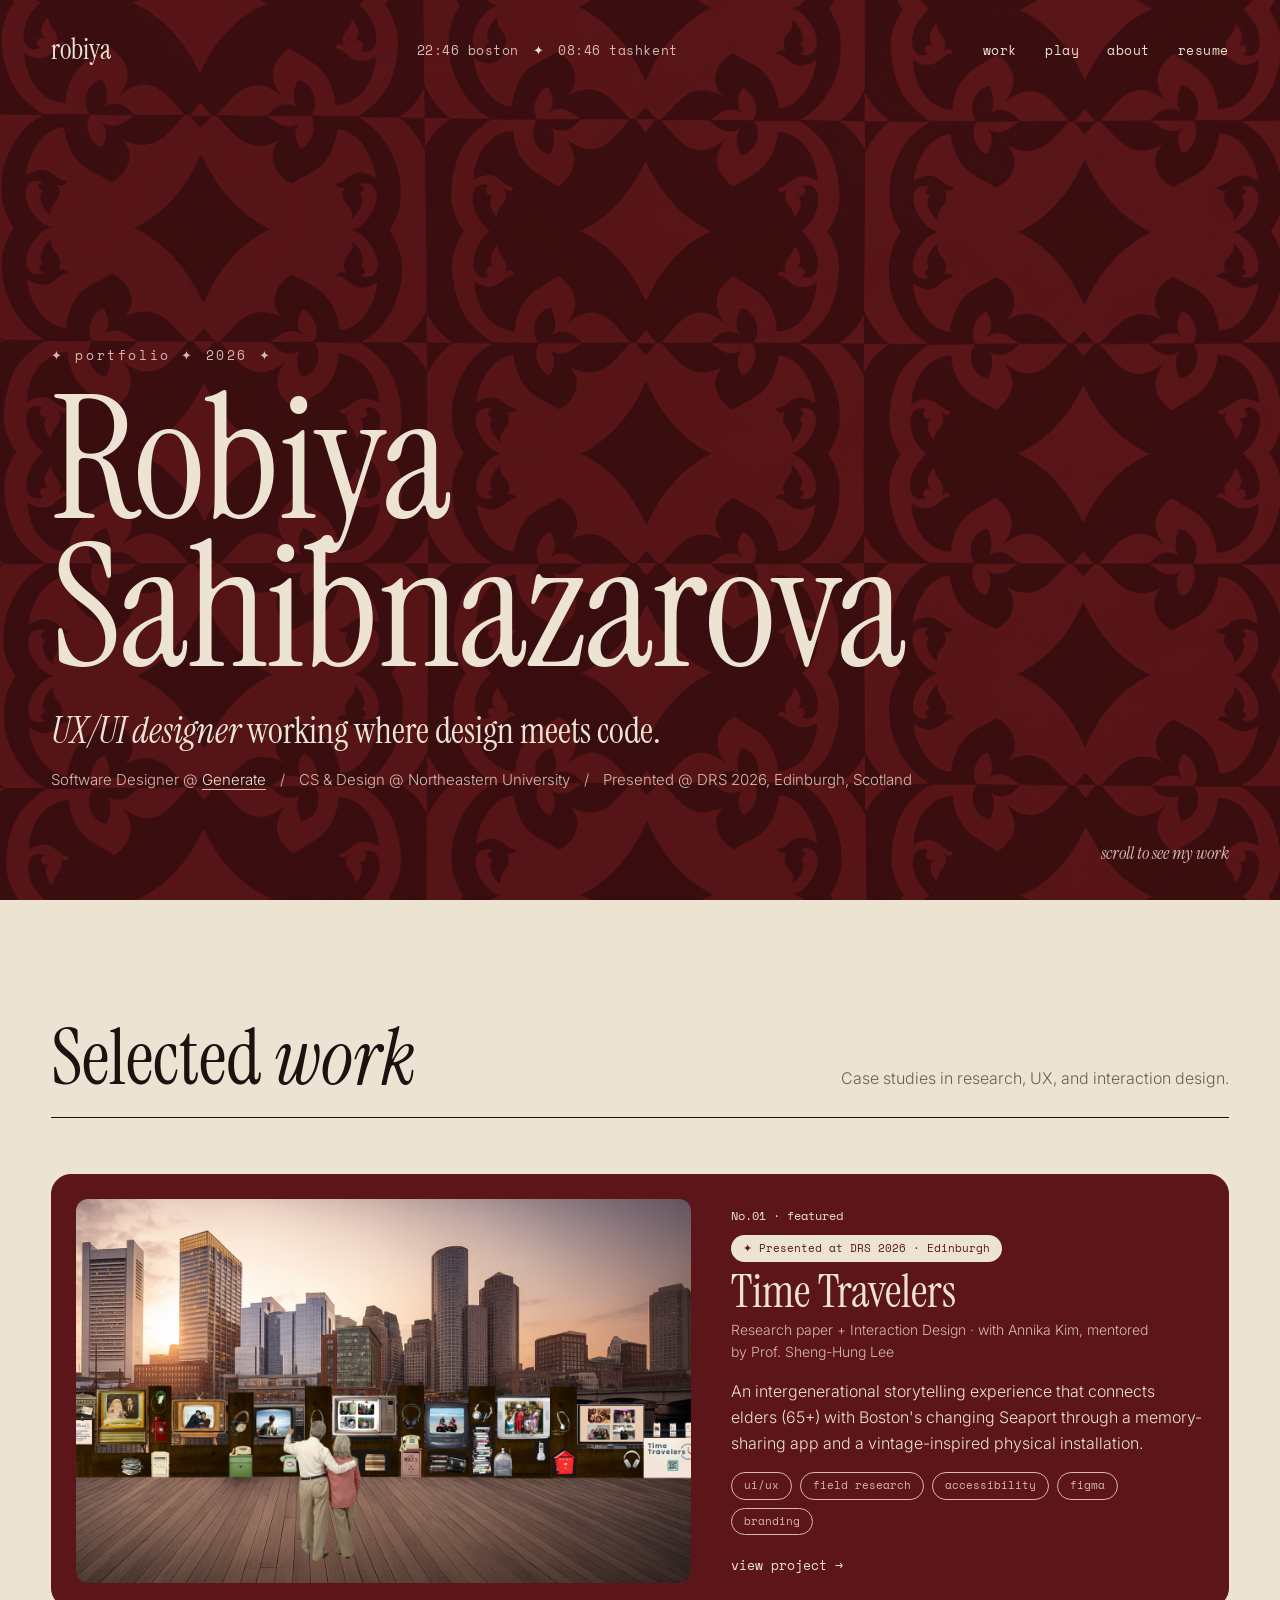
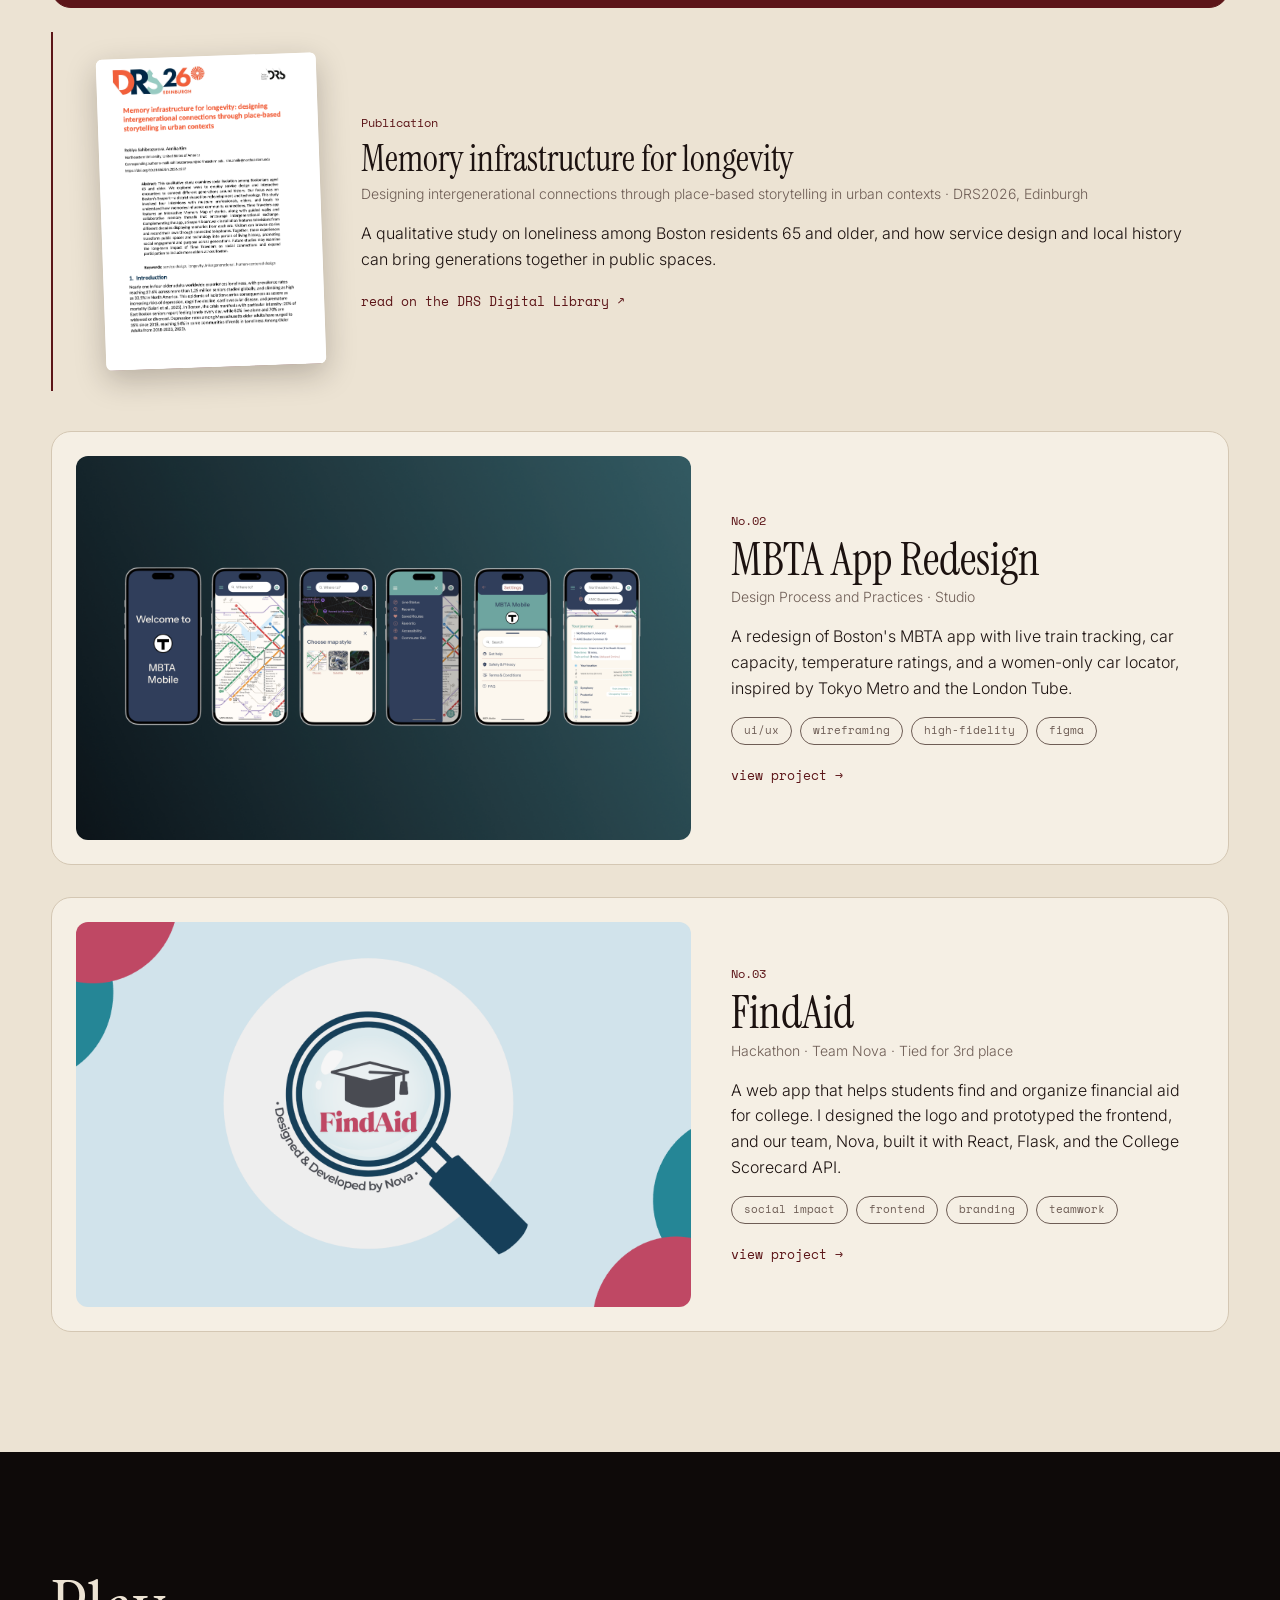
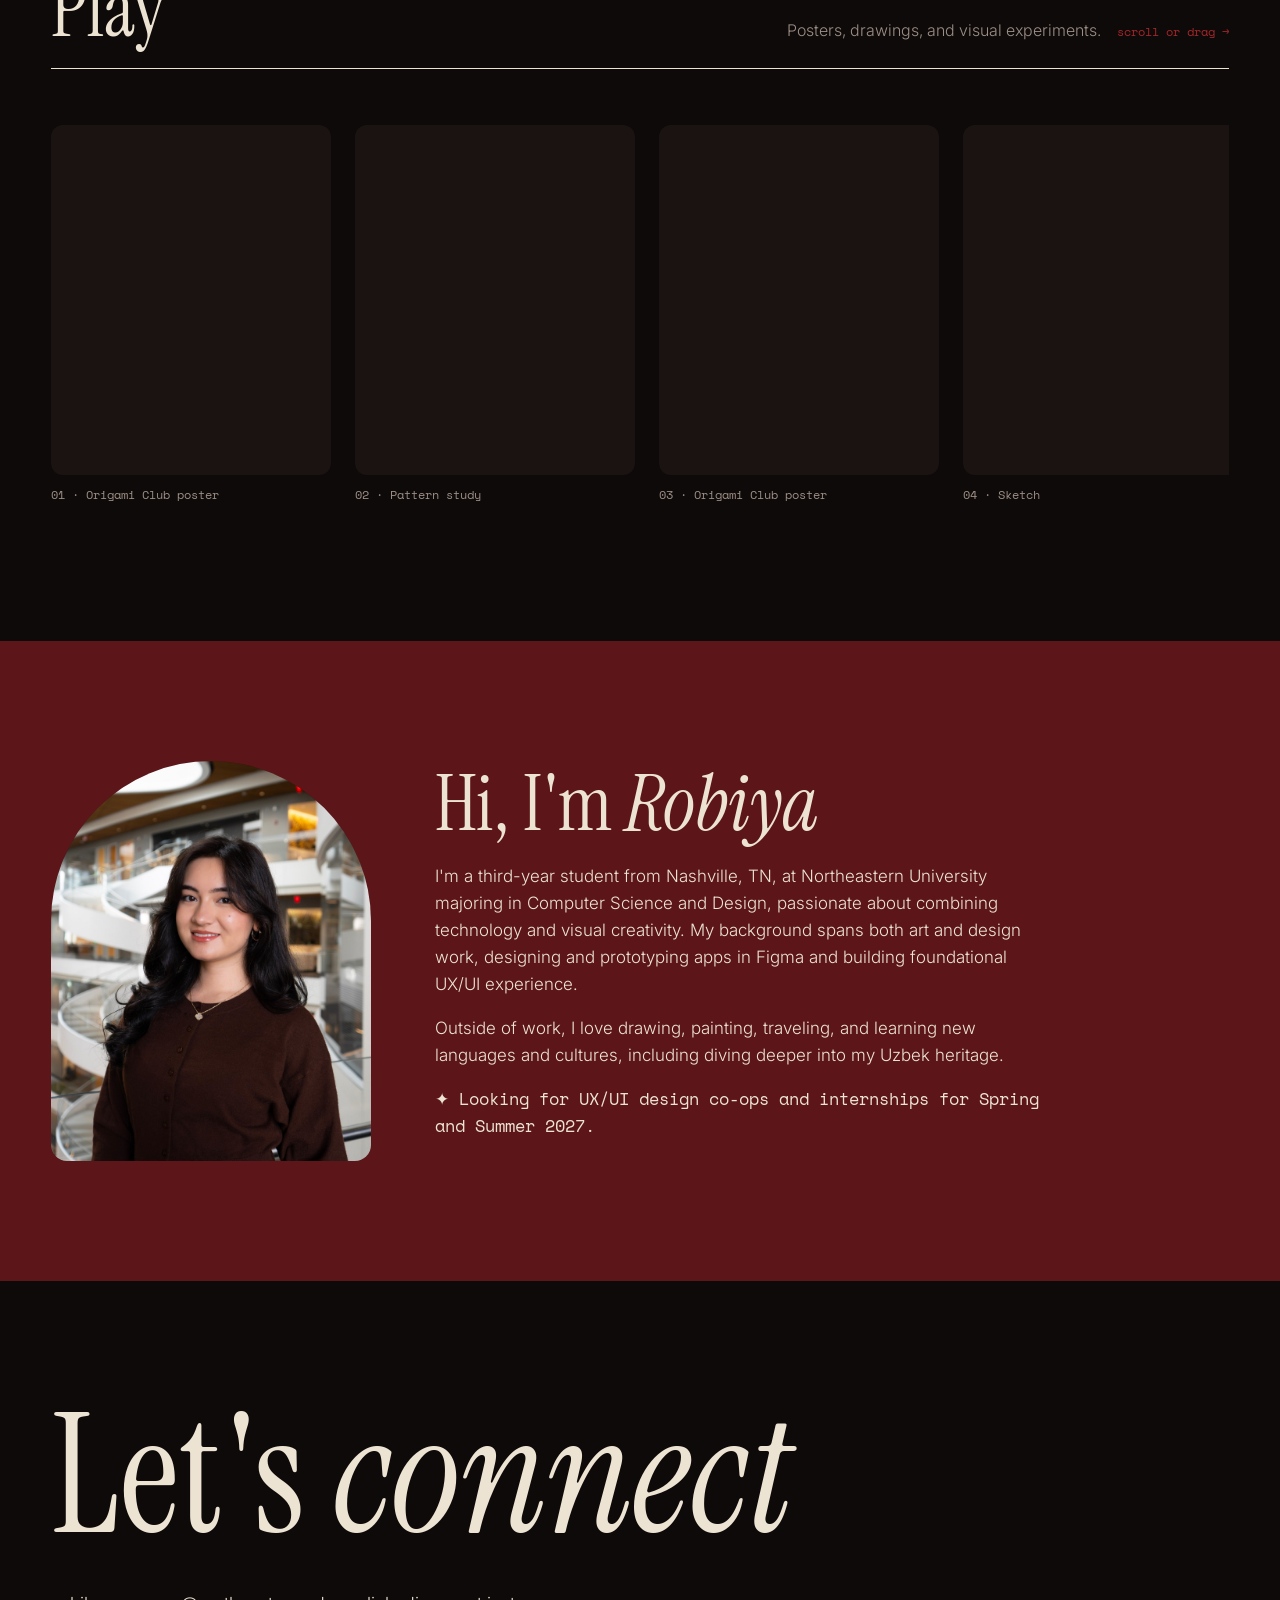
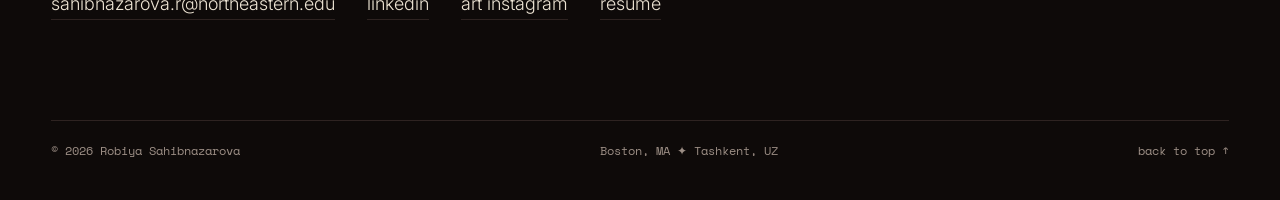
==== index.html @ 8fba6033 "first commit" ====
<!DOCTYPE html>
<html lang="en">
<head>
  <meta charset="UTF-8" />
  <meta name="viewport" content="width=device-width, initial-scale=1.0" />
  <title>Robiya Sahibnazarova · UX/UI Designer</title>
  <meta name="description" content="Portfolio of Robiya Sahibnazarova, a UX/UI designer and Computer Science and Design student at Northeastern University." />

  <!-- Fonts: a serif for big headings, a clean sans for body, a mono for small Y2K labels -->
  <link rel="preconnect" href="https://fonts.googleapis.com" />
  <link rel="preconnect" href="https://fonts.gstatic.com" crossorigin />
  <link href="https://fonts.googleapis.com/css2?family=Instrument+Serif:ital@0;1&family=Inter:wght@300;400;500&family=Space+Mono&display=swap" rel="stylesheet" />

  <link rel="stylesheet" href="style.css" />
</head>
<body>

  <!-- ============ HERO ============ -->
  <header class="hero theme-wine">
    <!-- Your pattern sits behind everything. This is your drawing, assets/pattern.jpg. -->
    <div class="hero-pattern" aria-hidden="true"></div>

    <nav class="nav">
      <a href="#" class="logo">robiya</a>

      <div class="clocks">
        <span><span id="clock-boston">--:--</span> boston</span>
        <span class="clock-dot">✦</span>
        <span><span id="clock-tashkent">--:--</span> tashkent</span>
      </div>

      <ul class="nav-links">
        <li><a href="#work">work</a></li>
        <li><a href="#play">play</a></li>
        <li><a href="#about">about</a></li>
        <li><a href="assets/resume.pdf" target="_blank">resume</a></li>
      </ul>
    </nav>

    <div class="hero-content">
      <p class="hero-kicker">✦ portfolio ✦ 2026 ✦</p>
      <h1 class="hero-name">Robiya<br />Sahibnazarova</h1>
      <p class="hero-tagline">
        <em>UX/UI designer</em> working where design meets code.
      </p>
      <p class="hero-roles">
        Software Designer @ <a href="https://generatenu.com/" target="_blank">Generate</a><!-- paste Generate's website link here -->
        <span>/</span> CS & Design @ Northeastern University
        <span>/</span> Presented @ DRS 2026, Edinburgh, Scotland
      </p>
    </div>

    <a href="#work" class="scroll-cue">scroll to see my work </a>
  </header>

  <main>

    <!-- ============ SELECTED WORK ============ -->
    <section id="work" class="section theme-cream">
      <div class="section-head">
        <h2>Selected <em>work</em></h2>
        <p>Case studies in research, UX, and interaction design.</p>
      </div>

      <div class="project-list">

        <!-- Copy one <a class="project"> block per project -->
        <a href="projects/time-travelers.html" class="project featured">
          <div class="project-thumb"><img src="assets/physical-installation.png" alt="Physical installation for the Time Travelers project"/></div>
          <div class="project-info">
            <span class="project-num">No.01 · featured</span>
            <span class="badge">✦ Presented at DRS 2026 · Edinburgh</span>
            <h3>Time Travelers</h3>
            <p class="project-meta">Research paper + Interaction Design · with Annika Kim, mentored by <span style="white-space:nowrap">Prof. Sheng-Hung Lee</span></p>
            <p class="project-desc">An intergenerational storytelling experience that connects elders (65+) with Boston's changing Seaport through a memory-sharing app and a vintage-inspired physical installation.</p>
            <ul class="tags"><li>ui/ux</li><li>field research</li><li>accessibility</li><li>figma</li><li>branding</li></ul>
            <span class="view-more">view project →</span>
          </div>
        </a>

        <!-- ===== Published paper tied to Time Travelers ===== -->
        <div class="publication">
          <a class="paper-cover" href="https://doi.org/10.21606/drs.2026.1537" target="_blank" aria-label="Read the Time Travelers paper on the DRS Digital Library">
            <img src="assets/paper-cover.png" alt="First page of the paper Memory infrastructure for longevity, by Robiya Sahibnazarova and Annika Kim" />
            <span class="paper-hover">read paper ↗</span>
          </a>
          <div class="publication-info">
            <span class="project-num">Publication</span>
            <h3>Memory infrastructure for longevity</h3>
            <p class="project-meta">Designing intergenerational connections through place-based storytelling in urban contexts · DRS2026, Edinburgh</p>
            <p class="project-desc">A qualitative study on loneliness among Boston residents 65 and older, and how service design and local history can bring generations together in public spaces.</p>
            <a class="view-more" href="https://doi.org/10.21606/drs.2026.1537" target="_blank">read on the DRS Digital Library ↗</a>
          </div>
        </div>

        <a href="projects/mbta-redesign.html" class="project">
          <div class="project-thumb"><img src="assets/mbta-app-pic.png" alt="MBTA App Redesign"/></div>
          <div class="project-info">
            <span class="project-num">No.02</span>
            <h3>MBTA App Redesign</h3>
            <p class="project-meta">Design Process and Practices · Studio</p>
            <p class="project-desc">A redesign of Boston's MBTA app with live train tracking, car capacity, temperature ratings, and a women-only car locator, inspired by Tokyo Metro and the London Tube.</p>
            <ul class="tags"><li>ui/ux</li><li>wireframing</li><li>high-fidelity</li><li>figma</li></ul>
            <span class="view-more">view project →</span>
          </div>
        </a>

        <a href="projects/findaid.html" class="project">
          <div class="project-thumb"><img src="assets/findaid-pic.png" alt="FindAid logo"/></div>
          <div class="project-info">
            <span class="project-num">No.03</span>
            <h3>FindAid</h3>
            <p class="project-meta">Hackathon · Team Nova · Tied for 3rd place</p>
            <p class="project-desc">A web app that helps students find and organize financial aid for college. I designed the logo and prototyped the frontend, and our team, Nova, built it with React, Flask, and the College Scorecard API.</p>
            <ul class="tags"><li>social impact</li><li>frontend</li><li>branding</li><li>teamwork</li></ul>
            <span class="view-more">view project →</span>
          </div>
        </a>

      </div>
    </section>

    <!-- ============ PLAY ============ -->
    <section id="play" class="section theme-black">
      <div class="section-head">
        <h2>Play</h2>
        <p>Posters, drawings, and visual experiments. <span class="hint">scroll or drag →</span></p>
      </div>

      <div class="play-strip" id="play-strip">
        <!-- Replace each .play-item placeholder with <img src="assets/your-poster.jpg" alt="..."> -->
        <figure class="play-item"><div class="play-img"></div><figcaption>01 · Origami Club poster</figcaption></figure>
        <figure class="play-item"><div class="play-img"></div><figcaption>02 · Pattern study</figcaption></figure>
        <figure class="play-item"><div class="play-img"></div><figcaption>03 · Origami Club poster</figcaption></figure>
        <figure class="play-item"><div class="play-img"></div><figcaption>04 · Sketch</figcaption></figure>
        <figure class="play-item"><div class="play-img"></div><figcaption>05 · Experiment</figcaption></figure>
      </div>
    </section>

    <!-- ============ ABOUT ============ -->
    <section id="about" class="section about theme-wine">
      <div class="about-photo"><img src="assets/portfolio.jpeg" alt="Robiya Sahibnazarova" /></div>
      <div class="about-text">
        <h2>Hi, I'm <em>Robiya</em></h2>
        <p>
          I'm a third-year student from Nashville, TN, at Northeastern University majoring in Computer Science and Design,
          passionate about combining technology and visual creativity. My background spans both art and design work,
          designing and prototyping apps in Figma and building foundational UX/UI experience.
        </p>
        <p>
          Outside of work, I love drawing, painting, traveling, and learning new languages and cultures,
          including diving deeper into my Uzbek heritage.
        </p>
        <p class="looking">✦ Looking for UX/UI design co-ops and internships for Spring and Summer 2027.</p>
      </div>
    </section>

  </main>

  <!-- ============ FOOTER ============ -->
  <footer class="footer theme-black">
    <h2 class="footer-big">Let's <em>connect</em></h2>
    <div class="footer-links">
      <a href="mailto:sahibnazarova.r@northeastern.edu">sahibnazarova.r@northeastern.edu</a>
      <a href="https://www.linkedin.com/in/robiya-sahibnazarova-825069337" target="_blank">linkedin</a>
      <a href="https://www.instagram.com/hakimova.art/" target="_blank">art instagram</a>
      <a href="assets/resume.pdf" target="_blank">resume</a>
    </div>
    <div class="footer-bottom">
      <span>© 2026 Robiya Sahibnazarova</span>
      <span>Boston, MA ✦ Tashkent, UZ</span>
      <a href="#">back to top ↑</a>
    </div>
  </footer>

  <script src="script.js"></script>
</body>
</html>
---- style.css ----
/* =========================================================
   COLORS + FONTS
   The whole palette lives here. Change a hex code and it updates everywhere.
   ========================================================= */
:root {
  --wine: #5c1518;        /* deep wine red */
  --red: #a3262a;         /* brighter red for small accents */
  --cream: #ece3d3;       /* warm cream */
  --black: #0e0a09;       /* warm black */

  --display: "Instrument Serif", Georgia, serif;   /* name + headings */
  --serif: "Instrument Serif", Georgia, serif;
  --sans: "Inter", system-ui, sans-serif;
  --mono: "Space Mono", ui-monospace, monospace;

  --pad: clamp(20px, 4vw, 56px);
}

/* =========================================================
   SECTION THEMES
   Each section gets one solid color. Add theme-wine, theme-cream,
   or theme-black to any section in index.html to switch it.
   ========================================================= */
.theme-wine {
  --bg: var(--wine);
  --bg-raised: #4a1013;
  --text: var(--cream);
  --muted: #d6b9ad;
  --line: #7a2a2d;
  --accent: var(--cream);
}
.theme-cream {
  --bg: var(--cream);
  --bg-raised: #f5efe4;
  --text: #1c1210;
  --muted: #6e5d55;
  --line: #d4c7b3;
  --accent: var(--wine);
}
.theme-black {
  --bg: var(--black);
  --bg-raised: #1a1312;
  --text: var(--cream);
  --muted: #9c8e85;
  --line: #2e2321;
  --accent: var(--red);
}

* { box-sizing: border-box; margin: 0; padding: 0; }
html { scroll-behavior: smooth; }

body {
  background: var(--black);
  font-family: var(--sans);
  font-weight: 300;
  line-height: 1.6;
  -webkit-font-smoothing: antialiased;
}

/* every themed block paints its own solid background */
.theme-wine, .theme-cream, .theme-black {
  background: var(--bg);
  color: var(--text);
}

a { color: inherit; text-decoration: none; }
ul { list-style: none; }

/* =========================================================
   HERO
   ========================================================= */
.hero {
  position: relative;
  min-height: 100vh;
  display: flex;
  flex-direction: column;
  overflow: hidden;
}

/* Your pahtagul drawing, laid over the wine red */
.hero-pattern {
  position: absolute;
  inset: 0;
  background: url("assets/pattern.jpg") center / cover no-repeat;
  mix-blend-mode: multiply;    /* black ink darkens the red, white paper disappears */
  opacity: 0.4;
}

.nav {
  position: relative;
  z-index: 2;
  display: flex;
  justify-content: space-between;
  align-items: center;
  padding: 28px var(--pad);
  font-family: var(--mono);
  font-size: 13px;
  letter-spacing: 0.04em;
}

.logo {
  font-family: var(--serif);
  font-size: 28px;
  letter-spacing: 0;
}

.clocks { display: flex; gap: 14px; color: var(--muted); }
.clock-dot { color: var(--accent); }

.nav-links { display: flex; gap: 28px; }
.nav-links a { transition: opacity 0.2s; }
.nav-links a:hover { opacity: 0.6; }

.hero-content {
  position: relative;
  z-index: 2;
  margin-top: auto;
  padding: 0 var(--pad) 12vh;
}

.hero-kicker {
  font-family: var(--mono);
  font-size: 13px;
  color: var(--muted);
  letter-spacing: 0.2em;
  margin-bottom: 20px;
}

.hero-name {
  font-family: var(--serif);
  font-weight: 400;
  font-size: clamp(64px, 12vw, 190px);
  line-height: 0.88;
  letter-spacing: -0.02em;
  color: var(--cream);
}

.hero-tagline {
  font-family: var(--serif);
  font-size: clamp(22px, 2.6vw, 34px);
  margin-top: 28px;
  max-width: 720px;
}

.hero-roles {
  margin-top: 16px;
  color: var(--muted);
  font-size: 15px;
}
.hero-roles a { color: var(--text); border-bottom: 1px solid var(--muted); }
.hero-roles span { margin: 0 10px; }

.scroll-cue {
  position: absolute;
  z-index: 2;
  right: var(--pad);
  bottom: 32px;
  font-family: var(--serif);
  font-style: italic;
  font-size: 18px;
  color: var(--muted);
}

/* =========================================================
   SECTIONS (shared)
   ========================================================= */
.section { padding: 120px var(--pad); }

.section-head {
  display: flex;
  justify-content: space-between;
  align-items: baseline;
  gap: 24px;
  margin-bottom: 56px;
  padding-bottom: 20px;
  border-bottom: 1px solid var(--text);
}
.section-head h2 {
  font-family: var(--serif);
  font-weight: 400;
  font-size: clamp(36px, 5vw, 64px);
}
.section-head p { color: var(--muted); }
.hint { font-family: var(--mono); font-size: 12px; color: var(--accent); margin-left: 12px; }

/* =========================================================
   PROJECTS
   ========================================================= */
.project-list { display: flex; flex-direction: column; gap: 32px; }

.project {
  display: grid;
  grid-template-columns: 1.3fr 1fr;
  gap: 40px;
  padding: 24px;
  background: var(--bg-raised);
  border: 1px solid var(--line);
  border-radius: 20px;
  transition: border-color 0.3s, transform 0.3s;
}
.project:hover { border-color: var(--accent); transform: translateY(-4px); }

.project-thumb {
  aspect-ratio: 16 / 10;
  border-radius: 12px;
  background: var(--line);
  display: grid;
  place-items: center;
  color: var(--muted);
  font-family: var(--mono);
  font-size: 12px;
  overflow: hidden;
}
.project-thumb img { width: 100%; height: 100%; object-fit: cover; }

.project-info { display: flex; flex-direction: column; justify-content: center; }
.project-num { font-family: var(--mono); font-size: 12px; color: var(--accent); }

/* Featured project: solid wine card, like a color block in your reference */
.project.featured {
  --bg-raised: var(--wine);
  --text: var(--cream);
  --muted: #d6b9ad;
  --line: #7a2a2d;
  --accent: var(--cream);
  color: var(--text);
  border-color: var(--wine);
}
.badge {
  align-self: flex-start;
  margin-top: 10px;
  font-family: var(--mono);
  font-size: 11px;
  padding: 5px 12px;
  border-radius: 999px;
  color: var(--wine);
  background: var(--cream);
}
.project-info h3 {
  font-family: var(--serif);
  font-weight: 400;
  font-size: clamp(32px, 3.5vw, 48px);
  line-height: 1.1;
  margin: 6px 0 4px;
}
.project-meta { color: var(--muted); font-size: 14px; }
.project-desc { margin: 16px 0; }

.tags { display: flex; flex-wrap: wrap; gap: 8px; margin-bottom: 20px; }
.tags li {
  font-family: var(--mono);
  font-size: 11px;
  padding: 4px 12px;
  border: 1px solid var(--muted);
  border-radius: 999px;
  color: var(--muted);
}

.view-more { font-family: var(--mono); font-size: 13px; color: var(--accent); }

/* =========================================================
   PUBLICATION (clickable paper cover)
   ========================================================= */
.publication {
  display: grid;
  grid-template-columns: 220px 1fr;
  gap: 40px;
  align-items: center;
  margin: -8px 0 8px;
  padding: 24px 24px 24px 48px;
  border-left: 2px solid var(--wine);
}

.paper-cover {
  position: relative;
  display: block;
  aspect-ratio: 210 / 297;          /* A4 page shape */
  border-radius: 6px;
  overflow: hidden;
  background: #fff;
  box-shadow: 0 10px 30px rgba(28, 18, 16, 0.25);
  transform: rotate(-2deg);
  transition: transform 0.3s, box-shadow 0.3s;
}
.paper-cover:hover {
  transform: rotate(0deg) translateY(-6px);
  box-shadow: 0 16px 40px rgba(92, 21, 24, 0.35);
}
.paper-cover img { width: 100%; height: 100%; object-fit: cover; object-position: top; }

.paper-hover {
  position: absolute;
  inset: auto 0 0 0;
  padding: 10px;
  text-align: center;
  font-family: var(--mono);
  font-size: 12px;
  color: var(--cream);
  background: var(--wine);
  transform: translateY(100%);
  transition: transform 0.3s;
}
.paper-cover:hover .paper-hover { transform: translateY(0); }

.publication-info h3 {
  font-family: var(--serif);
  font-weight: 400;
  font-size: clamp(28px, 3vw, 40px);
  line-height: 1.1;
  margin: 6px 0 4px;
}

/* =========================================================
   PLAY STRIP (horizontal scroll)
   ========================================================= */
.play-strip {
  display: flex;
  gap: 24px;
  overflow-x: auto;
  padding-bottom: 16px;
  cursor: grab;
  scrollbar-width: thin;
  scrollbar-color: var(--line) transparent;
}
.play-strip.dragging { cursor: grabbing; }

.play-item { flex: 0 0 auto; width: 280px; }
.play-img,
.play-item img {
  width: 100%;
  aspect-ratio: 4 / 5;
  object-fit: cover;
  border-radius: 12px;
  background: var(--bg-raised);
  pointer-events: none;
}
.play-item figcaption {
  font-family: var(--mono);
  font-size: 12px;
  color: var(--muted);
  margin-top: 10px;
}

/* =========================================================
   ABOUT
   ========================================================= */
.about {
  display: grid;
  grid-template-columns: 320px 1fr;
  gap: 64px;
  align-items: center;
}
.about-photo {
  aspect-ratio: 4 / 5;
  border-radius: 160px 160px 16px 16px;   /* arch shape */
  background: var(--bg-raised);
  display: grid;
  place-items: center;
  color: var(--muted);
  font-family: var(--mono);
  font-size: 12px;
  overflow: hidden;
}
.about-photo img { width: 100%; height: 100%; object-fit: cover; object-position: center 25%; }

.about-text h2 {
  font-family: var(--serif);
  font-weight: 400;
  font-size: clamp(40px, 5vw, 64px);
  margin-bottom: 20px;
}
.about-text p { max-width: 620px; margin-bottom: 16px; font-size: 17px; }
.looking { font-family: var(--mono); font-size: 14px; color: var(--cream); }

/* =========================================================
   FOOTER
   ========================================================= */
.footer { padding: 120px var(--pad) 40px; }

.footer-big {
  font-family: var(--serif);
  font-weight: 400;
  font-size: clamp(56px, 10vw, 150px);
  line-height: 1;
  color: var(--cream);
}

.footer-links { display: flex; flex-wrap: wrap; gap: 32px; margin: 40px 0 100px; font-size: 18px; }
.footer-links a { border-bottom: 1px solid var(--line); transition: border-color 0.2s, color 0.2s; }
.footer-links a:hover { color: var(--accent); border-color: var(--accent); }

.footer-bottom {
  display: flex;
  justify-content: space-between;
  gap: 16px;
  flex-wrap: wrap;
  font-family: var(--mono);
  font-size: 12px;
  color: var(--muted);
  padding-top: 20px;
  border-top: 1px solid var(--line);
}

/* =========================================================
   PHONE LAYOUT
   ========================================================= */
@media (max-width: 760px) {
  .clocks { display: none; }
  .nav-links { gap: 16px; }
  .project { grid-template-columns: 1fr; gap: 20px; }
  .publication { grid-template-columns: 1fr; padding-left: 24px; }
  .paper-cover { max-width: 200px; }
  .about { grid-template-columns: 1fr; gap: 32px; }
  .about-photo { max-width: 260px; }
  .section { padding: 80px var(--pad); }
  .section-head { flex-direction: column; gap: 8px; }
  .scroll-cue { display: none; }
}

/* =========================================================
   TYPE: big serif headings + italic accents (like your reference)
   Wrap any word in <em> inside these headings to make it italic serif.
   ========================================================= */
.hero-name,
.hero-tagline,
.section-head h2,
.project-info h3,
.publication-info h3,
.about-text h2,
.footer-big {
  font-family: var(--display);
  font-weight: 400;
  letter-spacing: 0;
}

.hero-name { font-size: clamp(72px, 13.5vw, 210px); line-height: 0.86; letter-spacing: -0.01em; }
.hero-tagline { font-size: clamp(24px, 2.8vw, 38px); line-height: 1.15; max-width: 960px; }
.section-head h2 { font-size: clamp(44px, 6vw, 84px); line-height: 1; }
.project-info h3 { font-size: clamp(34px, 3.6vw, 52px); line-height: 1; }
.publication-info h3 { font-size: clamp(28px, 2.8vw, 40px); line-height: 1.05; }
.about-text h2 { font-size: clamp(48px, 6vw, 84px); line-height: 1; }
.footer-big { font-size: clamp(72px, 13vw, 200px); line-height: 0.9; }

/* the italic accent words */
.hero-tagline em,
.section-head h2 em,
.about-text h2 em,
.footer-big em {
  font-family: var(--serif);
  font-style: italic;
  letter-spacing: 0;
}

/* avoid single words on the last line */
p, li, blockquote, figcaption { text-wrap: pretty; }
h1, h2, h3, h4 { text-wrap: balance; }
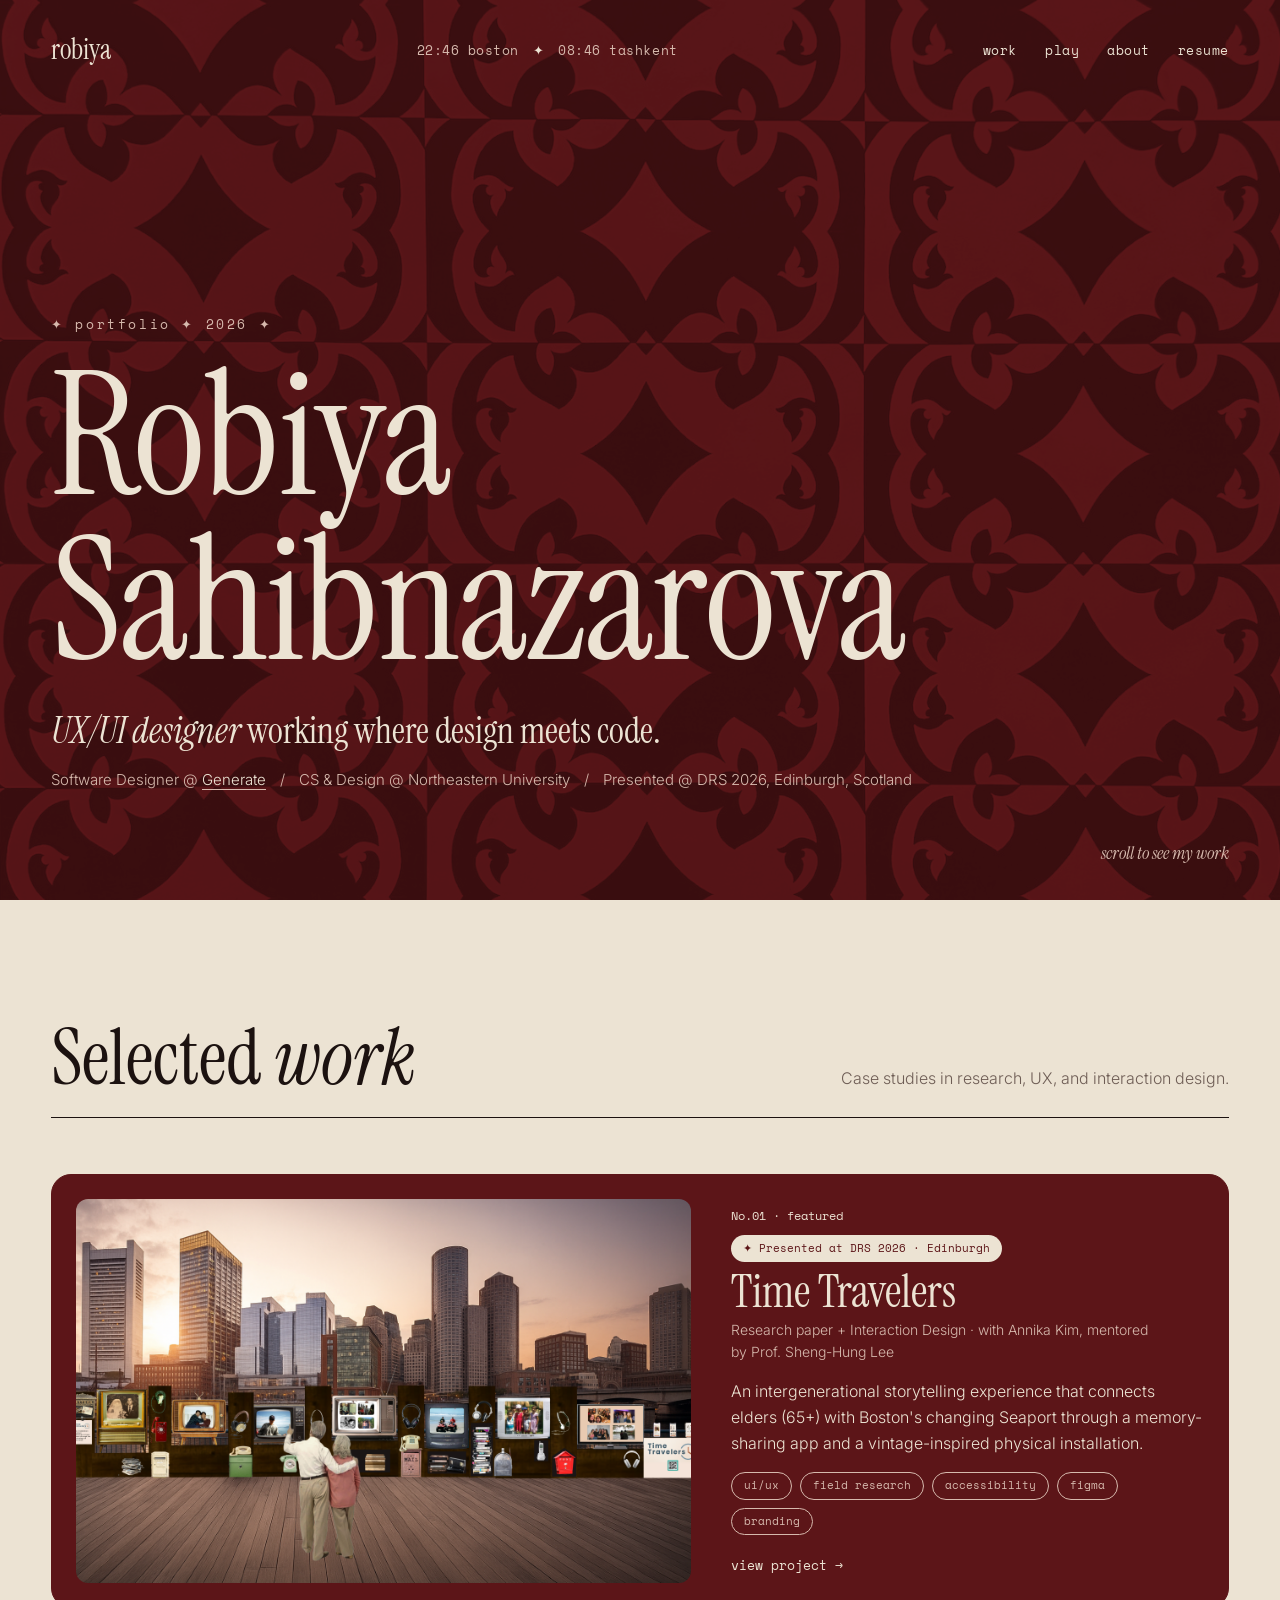
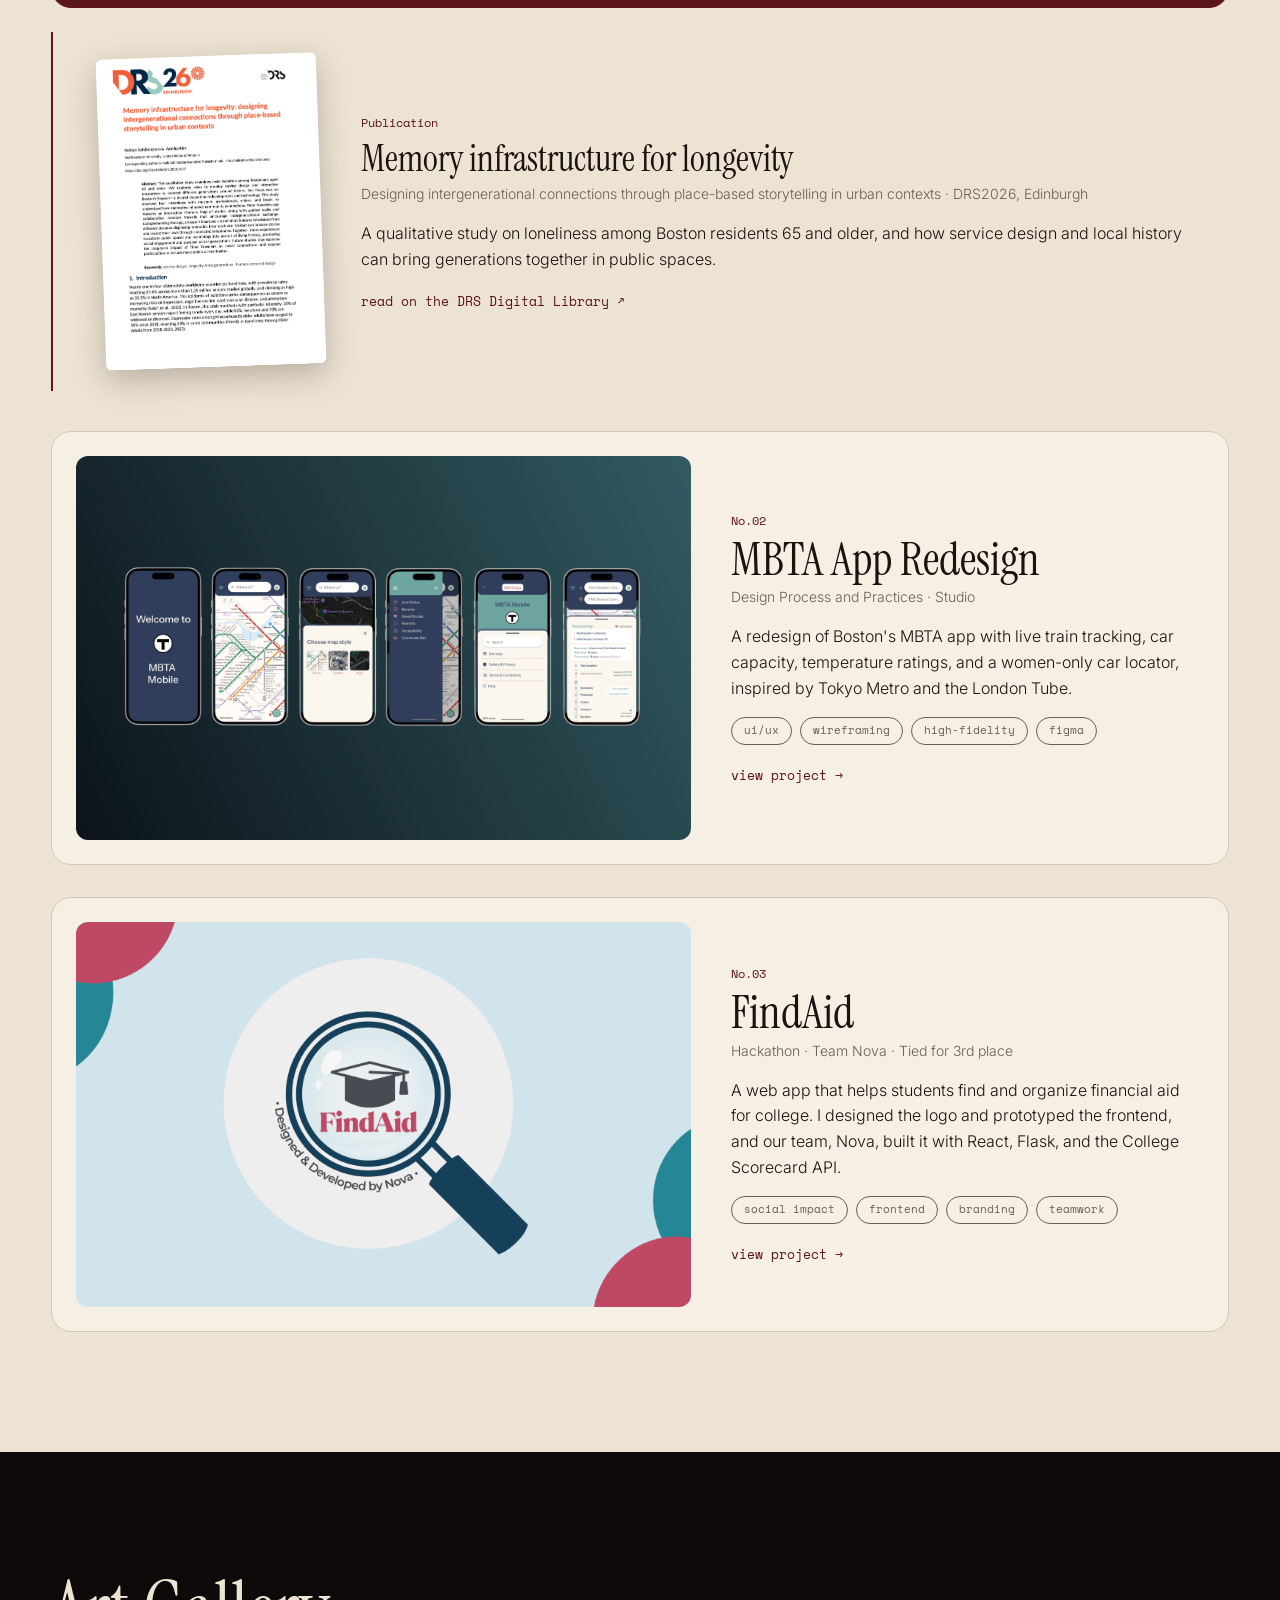
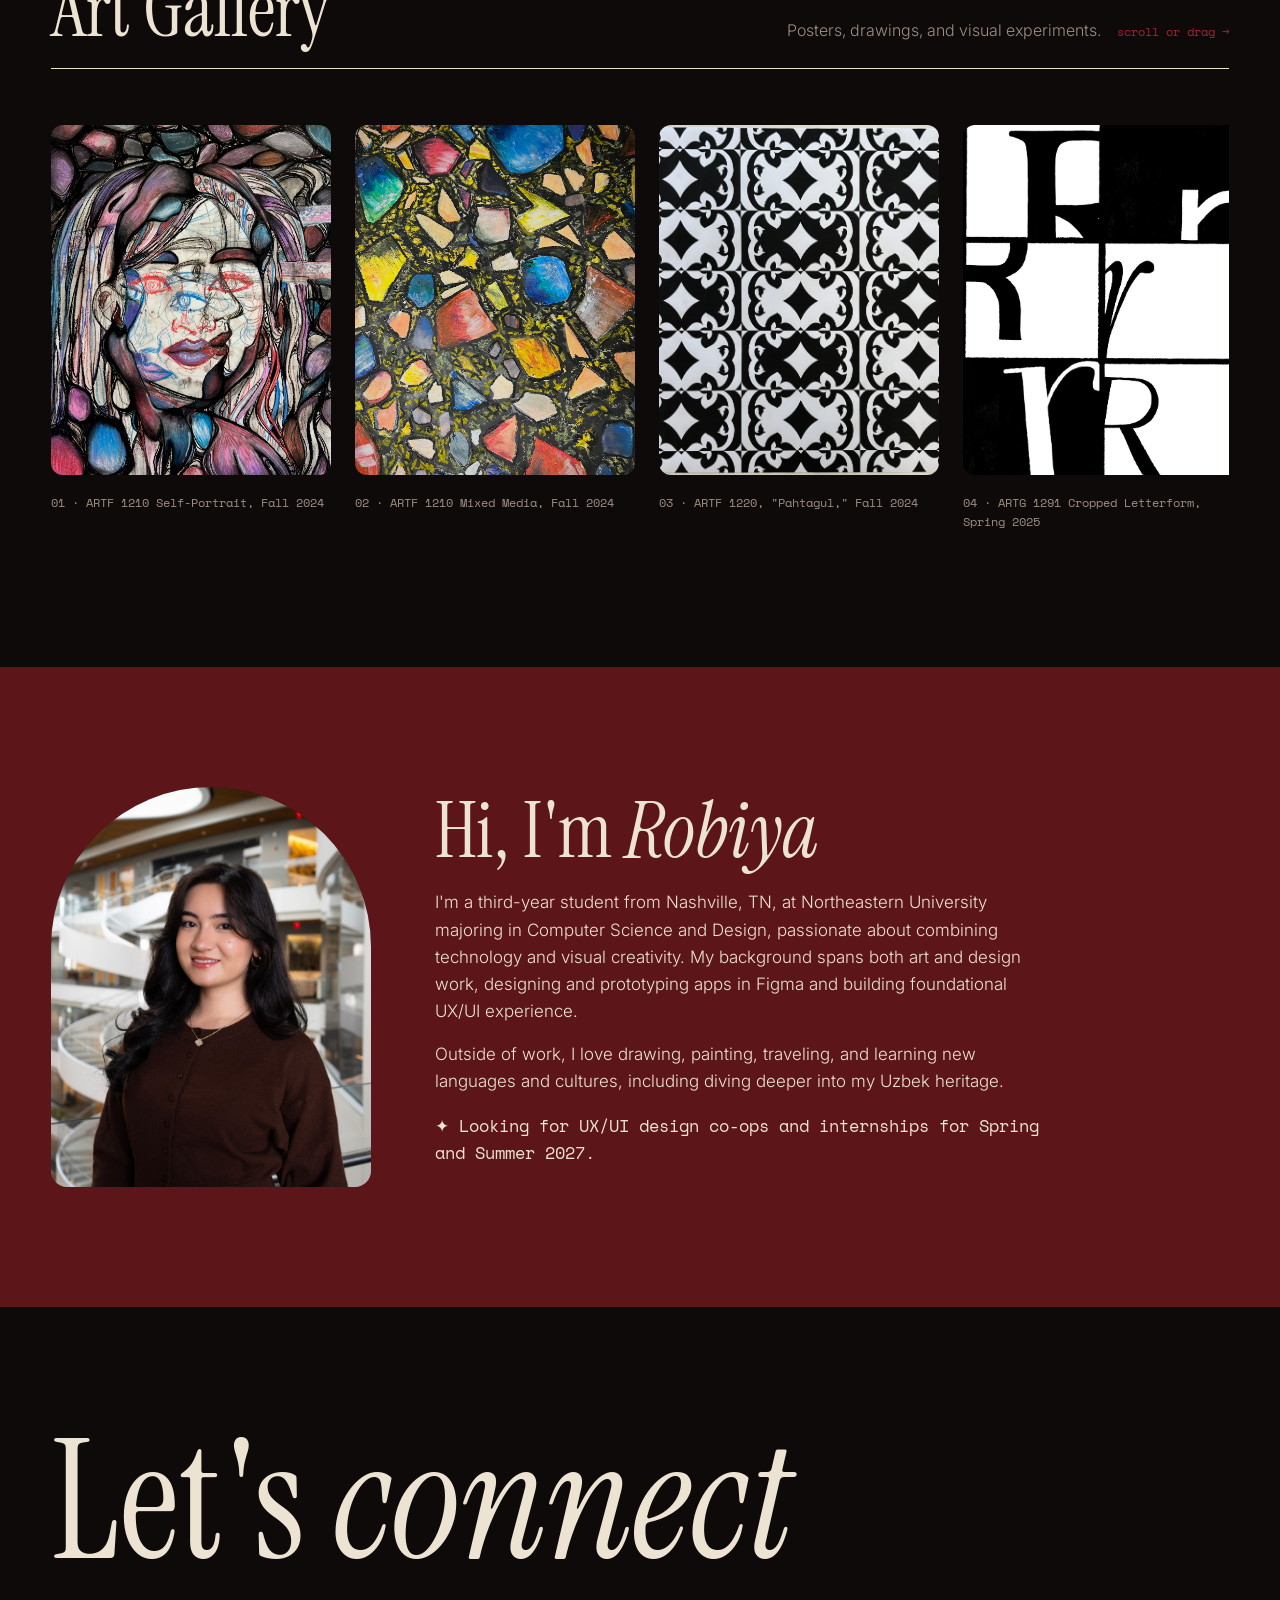
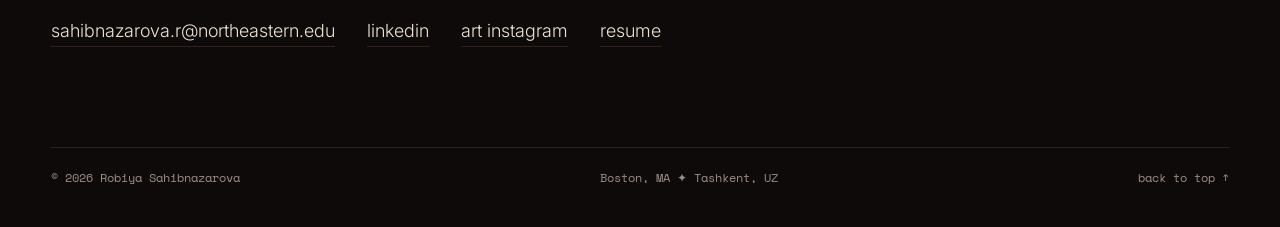
==== commit 9ec7c684: "project detail updates!" ====
--- a/index.html
+++ b/index.html
@@ -6,7 +6,7 @@
   <title>Robiya Sahibnazarova · UX/UI Designer</title>
   <meta name="description" content="Portfolio of Robiya Sahibnazarova, a UX/UI designer and Computer Science and Design student at Northeastern University." />
 
-  <!-- Fonts: a serif for big headings, a clean sans for body, a mono for small Y2K labels -->
+  <!-- from Google Fonts: serif for big headings, sans for body, & mono for small labels -->
   <link rel="preconnect" href="https://fonts.googleapis.com" />
   <link rel="preconnect" href="https://fonts.gstatic.com" crossorigin />
   <link href="https://fonts.googleapis.com/css2?family=Instrument+Serif:ital@0;1&family=Inter:wght@300;400;500&family=Space+Mono&display=swap" rel="stylesheet" />
@@ -17,7 +17,6 @@
 
   <!-- ============ HERO ============ -->
   <header class="hero theme-wine">
-    <!-- Your pattern sits behind everything. This is your drawing, assets/pattern.jpg. -->
     <div class="hero-pattern" aria-hidden="true"></div>
 
     <nav class="nav">
@@ -123,17 +122,18 @@
     <!-- ============ PLAY ============ -->
     <section id="play" class="section theme-black">
       <div class="section-head">
-        <h2>Play</h2>
+        <h2>Art Gallery</h2>
         <p>Posters, drawings, and visual experiments. <span class="hint">scroll or drag →</span></p>
       </div>
 
       <div class="play-strip" id="play-strip">
         <!-- Replace each .play-item placeholder with <img src="assets/your-poster.jpg" alt="..."> -->
-        <figure class="play-item"><div class="play-img"></div><figcaption>01 · Origami Club poster</figcaption></figure>
-        <figure class="play-item"><div class="play-img"></div><figcaption>02 · Pattern study</figcaption></figure>
-        <figure class="play-item"><div class="play-img"></div><figcaption>03 · Origami Club poster</figcaption></figure>
-        <figure class="play-item"><div class="play-img"></div><figcaption>04 · Sketch</figcaption></figure>
-        <figure class="play-item"><div class="play-img"></div><figcaption>05 · Experiment</figcaption></figure>
+        <figure class="play-item"><img src="assets/self-portrait.png" alt="Self-Portrait"><figcaption>01 · ARTF 1210 Self-Portrait, Fall 2024</figcaption></figure>
+        <figure class="play-item"><img src="assets/mixed-media.png" alt="Mixed Media"><figcaption>02 · ARTF 1210 Mixed Media, Fall 2024</figcaption></figure>
+        <figure class="play-item"><img src="assets/pahtagul.png" alt="Pahtagul"><figcaption>03 · ARTF 1220, "Pahtagul," Fall 2024</figcaption></figure>
+        <figure class="play-item"><img src="assets/cropped-letter.jpg" alt="Cropped R Letterform"><figcaption>04 · ARTG 1291 Cropped Letterform, Spring 2025</figcaption></figure>
+        <figure class="play-item"><img src="assets/Jenson-poster.png" alt="Jenson Poster"><figcaption>05 · ARTG 1291 Jenson Poster, Spring 2025</figcaption></figure>
+        <figure class="play-item"><img src="assets/Indivisible-poster.png" alt="Indivisible Poster"><figcaption>06 · ARTG 1291 Indivisible Poster, Spring 2025</figcaption></figure>
       </div>
     </section>
 
--- a/style.css
+++ b/style.css
@@ -1,6 +1,6 @@
 /* =========================================================
-   COLORS + FONTS
-   The whole palette lives here. Change a hex code and it updates everywhere.
+   COLORS & FONTS
+   website color palette
    ========================================================= */
 :root {
   --wine: #5c1518;        /* deep wine red */
@@ -17,9 +17,7 @@
 }
 
 /* =========================================================
-   SECTION THEMES
-   Each section gets one solid color. Add theme-wine, theme-cream,
-   or theme-black to any section in index.html to switch it.
+   SECTION COLOR THEMES
    ========================================================= */
 .theme-wine {
   --bg: var(--wine);
@@ -77,12 +75,12 @@
   overflow: hidden;
 }
 
-/* Your pahtagul drawing, laid over the wine red */
+/* pahtagul pattern */
 .hero-pattern {
   position: absolute;
   inset: 0;
   background: url("assets/pattern.jpg") center / cover no-repeat;
-  mix-blend-mode: multiply;    /* black ink darkens the red, white paper disappears */
+  mix-blend-mode: multiply;
   opacity: 0.4;
 }
 
@@ -216,7 +214,7 @@
 .project-info { display: flex; flex-direction: column; justify-content: center; }
 .project-num { font-family: var(--mono); font-size: 12px; color: var(--accent); }
 
-/* Featured project: solid wine card, like a color block in your reference */
+/* featured project is highlighted with wine red bg */
 .project.featured {
   --bg-raised: var(--wine);
   --text: var(--cream);
@@ -259,7 +257,7 @@
 .view-more { font-family: var(--mono); font-size: 13px; color: var(--accent); }
 
 /* =========================================================
-   PUBLICATION (clickable paper cover)
+   DRS PAPER (clickable paper cover)
    ========================================================= */
 .publication {
   display: grid;
@@ -274,7 +272,7 @@
 .paper-cover {
   position: relative;
   display: block;
-  aspect-ratio: 210 / 297;          /* A4 page shape */
+  aspect-ratio: 210 / 297;          /* makes A4 page shape */
   border-radius: 6px;
   overflow: hidden;
   background: #fff;
@@ -418,8 +416,8 @@
 }
 
 /* =========================================================
-   TYPE: big serif headings + italic accents (like your reference)
-   Wrap any word in <em> inside these headings to make it italic serif.
+   TYPE: big serif headings + italic accents
+   wrapping with <em> inside these headings makes it italic serif.
    ========================================================= */
 .hero-name,
 .hero-tagline,
@@ -433,7 +431,7 @@
   letter-spacing: 0;
 }
 
-.hero-name { font-size: clamp(72px, 13.5vw, 210px); line-height: 0.86; letter-spacing: -0.01em; }
+.hero-name { font-size: clamp(72px, 13.5vw, 210px); line-height: 0.95; letter-spacing: -0.01em; }
 .hero-tagline { font-size: clamp(24px, 2.8vw, 38px); line-height: 1.15; max-width: 960px; }
 .section-head h2 { font-size: clamp(44px, 6vw, 84px); line-height: 1; }
 .project-info h3 { font-size: clamp(34px, 3.6vw, 52px); line-height: 1; }
@@ -441,7 +439,7 @@
 .about-text h2 { font-size: clamp(48px, 6vw, 84px); line-height: 1; }
 .footer-big { font-size: clamp(72px, 13vw, 200px); line-height: 0.9; }
 
-/* the italic accent words */
+/* italic accent words */
 .hero-tagline em,
 .section-head h2 em,
 .about-text h2 em,
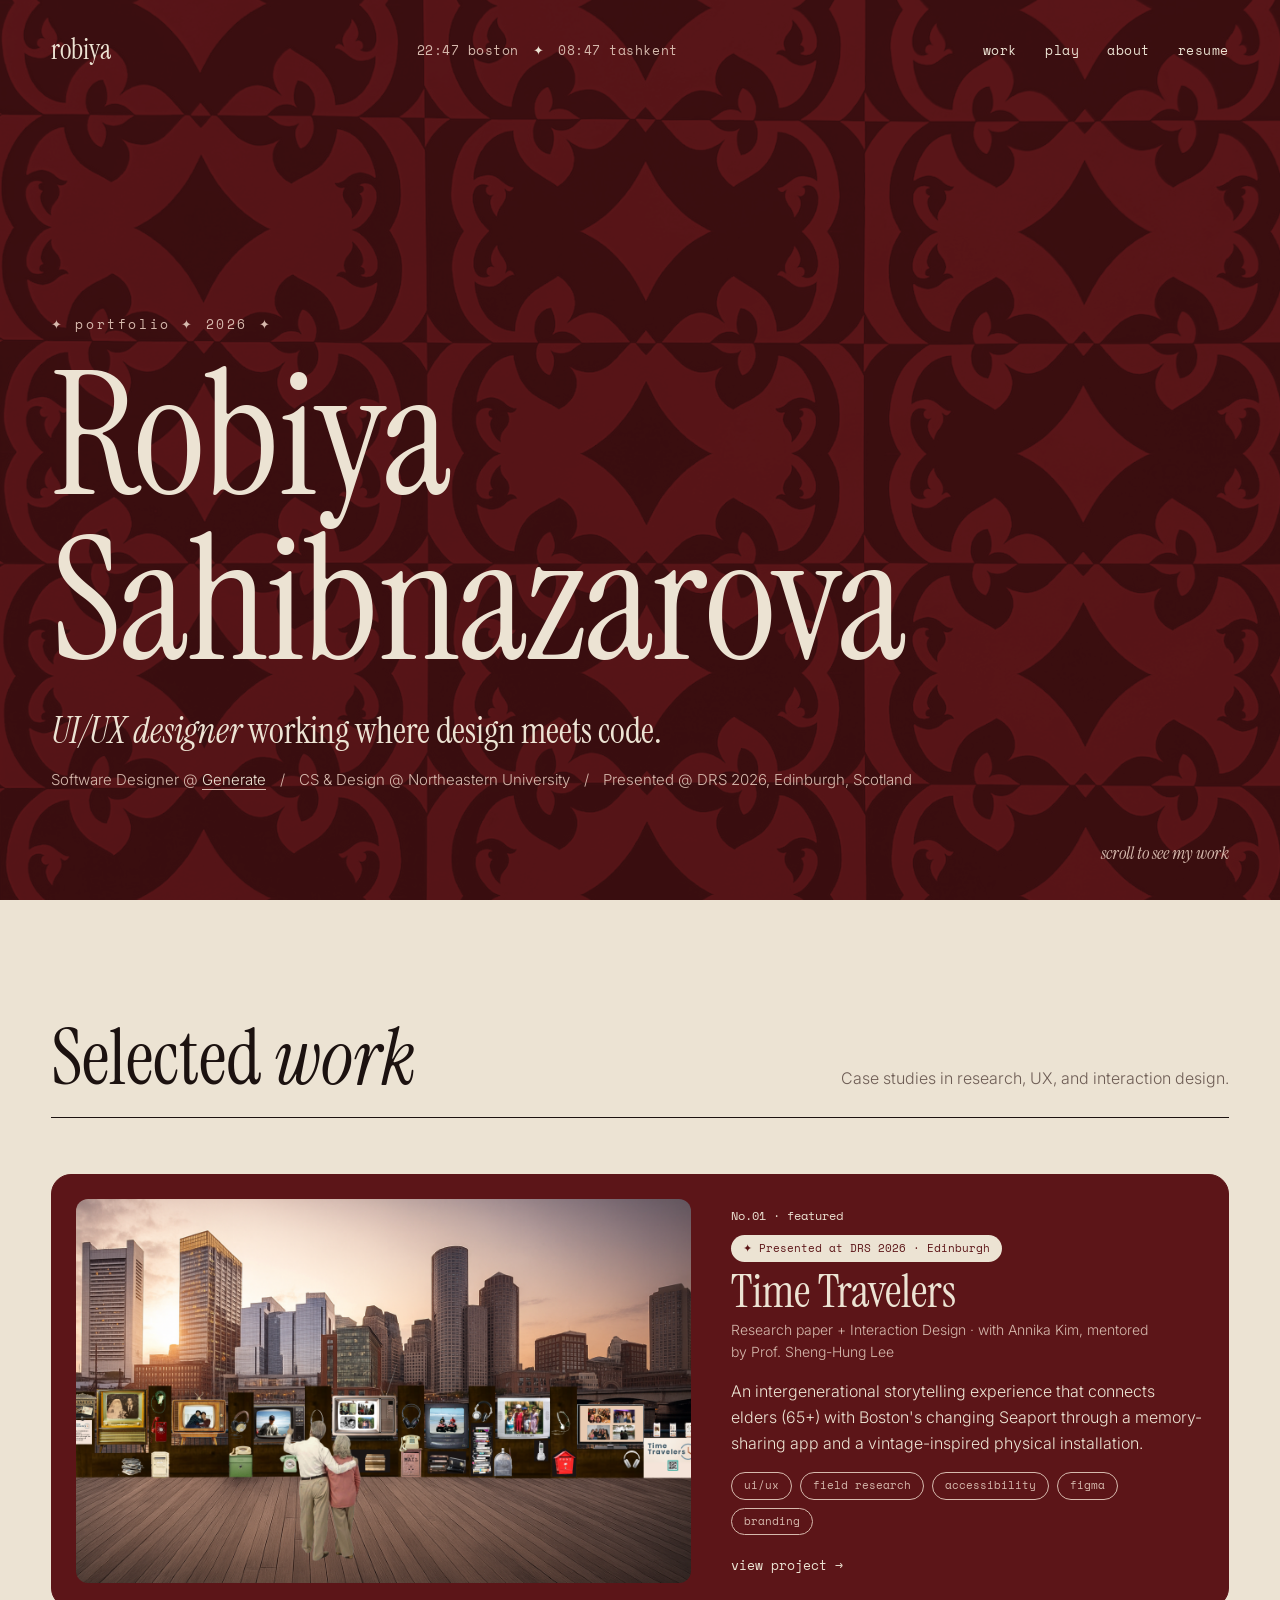
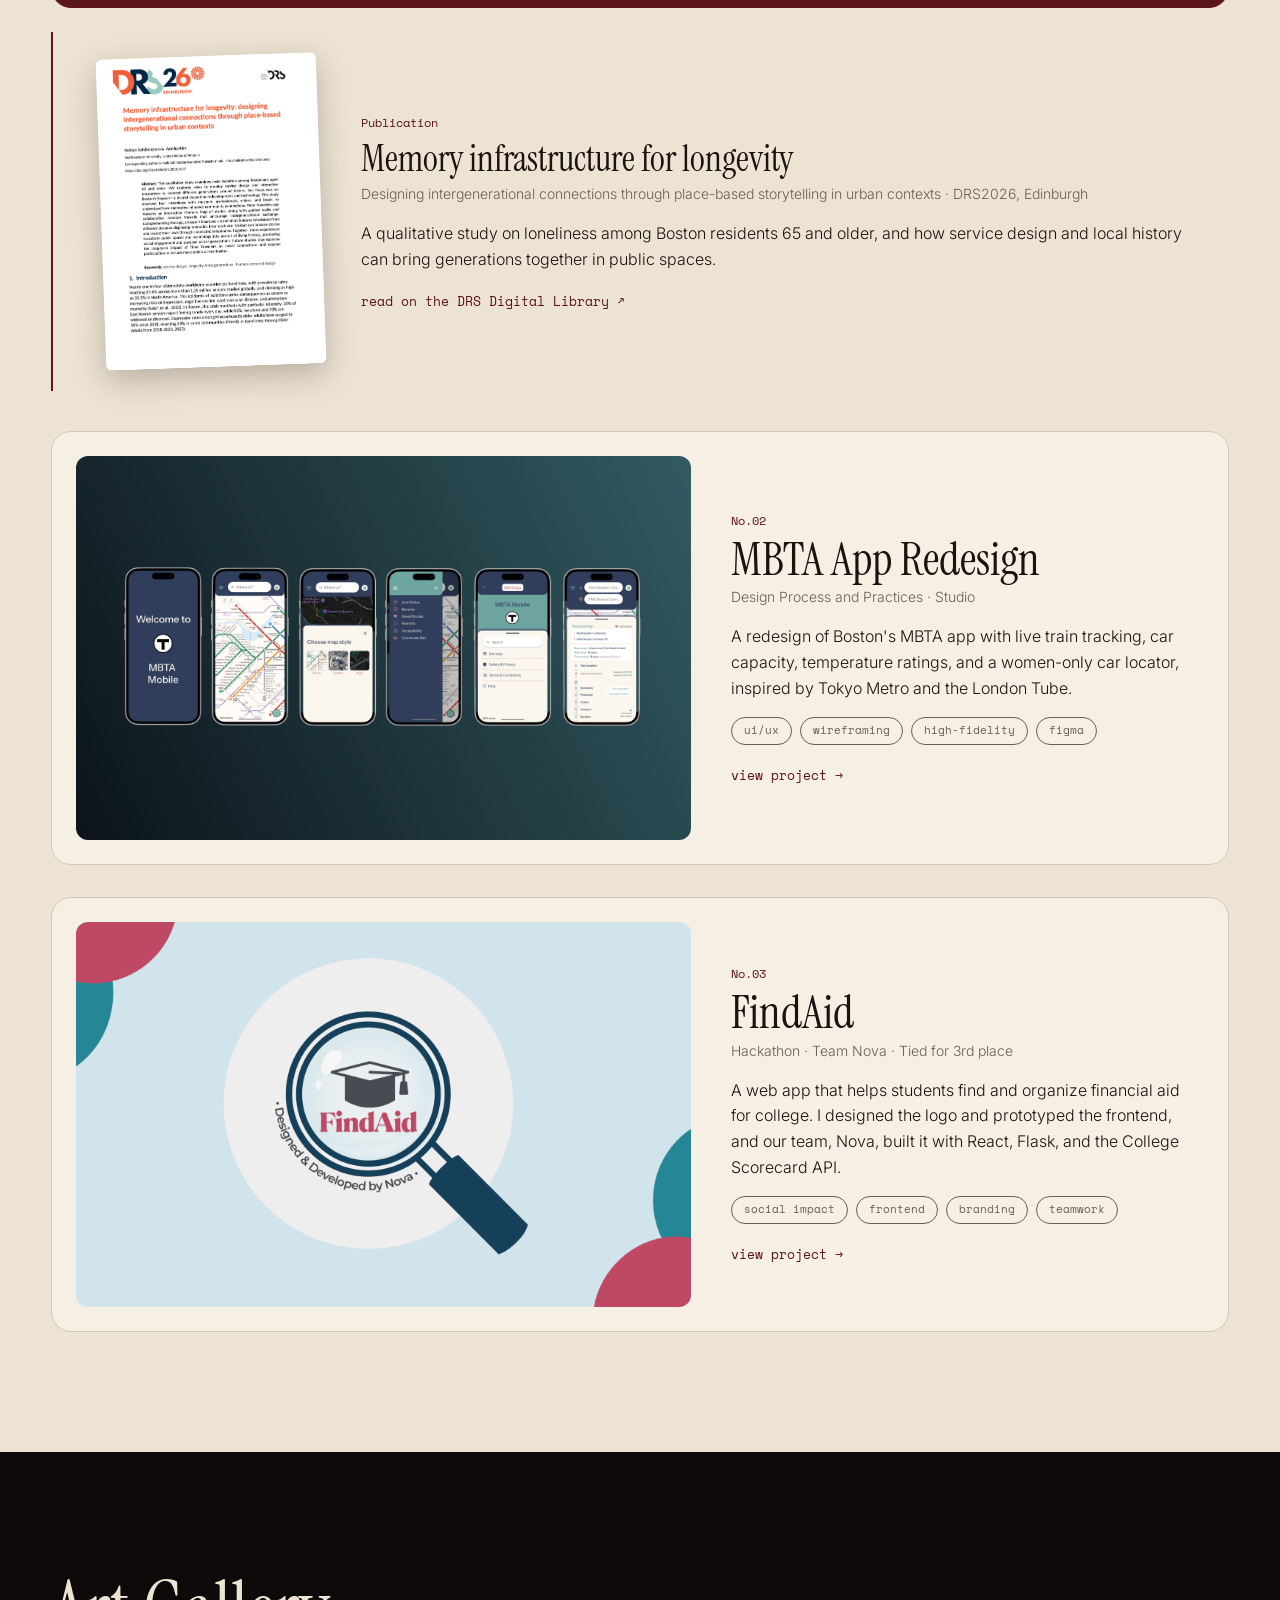
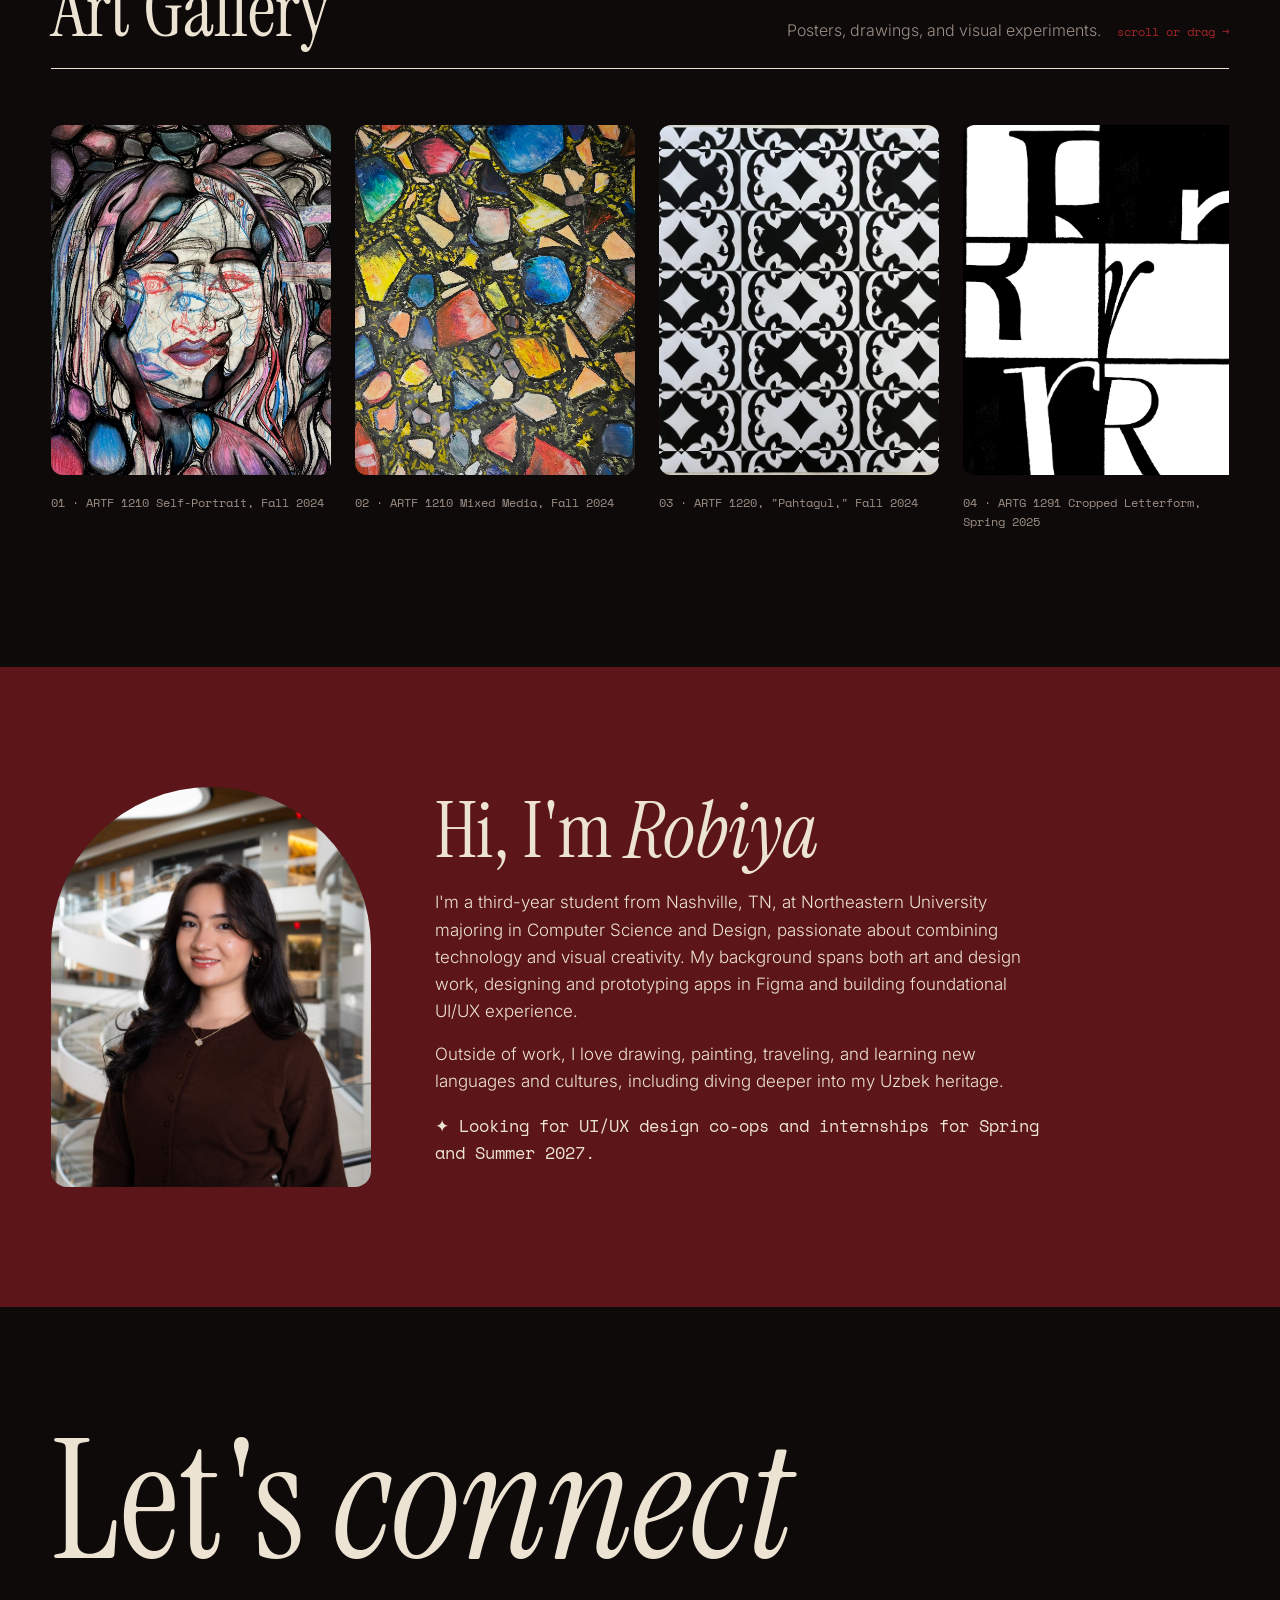
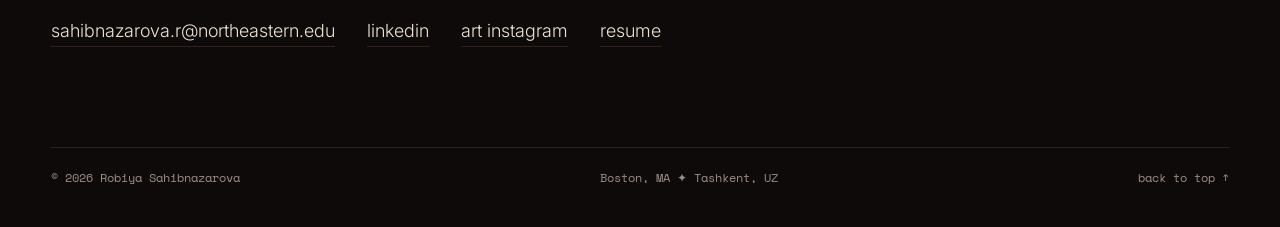
==== commit b51f9453: "art gallery descs added" ====
--- a/index.html
+++ b/index.html
@@ -3,8 +3,8 @@
 <head>
   <meta charset="UTF-8" />
   <meta name="viewport" content="width=device-width, initial-scale=1.0" />
-  <title>Robiya Sahibnazarova · UX/UI Designer</title>
-  <meta name="description" content="Portfolio of Robiya Sahibnazarova, a UX/UI designer and Computer Science and Design student at Northeastern University." />
+  <title>Robiya Sahibnazarova · UI/UX Designer</title>
+  <meta name="description" content="Portfolio of Robiya Sahibnazarova, a UI/UX designer and Computer Science and Design student at Northeastern University." />
 
   <!-- from Google Fonts: serif for big headings, sans for body, & mono for small labels -->
   <link rel="preconnect" href="https://fonts.googleapis.com" />
@@ -40,7 +40,7 @@
       <p class="hero-kicker">✦ portfolio ✦ 2026 ✦</p>
       <h1 class="hero-name">Robiya<br />Sahibnazarova</h1>
       <p class="hero-tagline">
-        <em>UX/UI designer</em> working where design meets code.
+        <em>UI/UX designer</em> working where design meets code.
       </p>
       <p class="hero-roles">
         Software Designer @ <a href="https://generatenu.com/" target="_blank">Generate</a><!-- paste Generate's website link here -->
@@ -127,13 +127,43 @@
       </div>
 
       <div class="play-strip" id="play-strip">
-        <!-- Replace each .play-item placeholder with <img src="assets/your-poster.jpg" alt="..."> -->
-        <figure class="play-item"><img src="assets/self-portrait.png" alt="Self-Portrait"><figcaption>01 · ARTF 1210 Self-Portrait, Fall 2024</figcaption></figure>
-        <figure class="play-item"><img src="assets/mixed-media.png" alt="Mixed Media"><figcaption>02 · ARTF 1210 Mixed Media, Fall 2024</figcaption></figure>
-        <figure class="play-item"><img src="assets/pahtagul.png" alt="Pahtagul"><figcaption>03 · ARTF 1220, "Pahtagul," Fall 2024</figcaption></figure>
-        <figure class="play-item"><img src="assets/cropped-letter.jpg" alt="Cropped R Letterform"><figcaption>04 · ARTG 1291 Cropped Letterform, Spring 2025</figcaption></figure>
-        <figure class="play-item"><img src="assets/Jenson-poster.png" alt="Jenson Poster"><figcaption>05 · ARTG 1291 Jenson Poster, Spring 2025</figcaption></figure>
-        <figure class="play-item"><img src="assets/Indivisible-poster.png" alt="Indivisible Poster"><figcaption>06 · ARTG 1291 Indivisible Poster, Spring 2025</figcaption></figure>
+        <!-- Each piece: data-title = big heading, data-meta = small red line, data-desc = description in the lightbox -->
+        <figure class="play-item"
+          data-title="Self-Portrait"
+          data-meta="ARTF 1210 · Abstract Drawing · Fall 2024"
+          data-desc="This self-portrait I made in my Abstract Drawing class uses charcoal and chalk to depict a face from three overlapping angles, creating a fragmented, multi-perspective view that explores the complexity of self-perception.">
+          <img src="assets/self-portrait.png" alt="Self-Portrait"><figcaption>01 · ARTF 1210 Self-Portrait, Fall 2024</figcaption>
+        </figure>
+        <figure class="play-item"
+          data-title="Mixed Media"
+          data-meta="ARTF 1210 · Fall 2024"
+          data-desc="Made in my Abstract Drawing class, this mixed-media piece combines acrylic paint, oil pastels, charcoal, and white-out to create a vibrant mosaic of glittering gemstones outlined in bold black contours. The composition originated from an initial vision created with pencil shavings and pencil tips, which evolved into this colorful abstract arrangement featuring blues, pinks, yellows, and oranges interspersed with yellow speckles that enhance the gem-like quality.">
+          <img src="assets/mixed-media.png" alt="Mixed Media"><figcaption>02 · ARTF 1210 Mixed Media, Fall 2024</figcaption>
+        </figure>
+        <figure class="play-item"
+          data-title="Pahtagul"
+          data-meta="ARTF 1220 · Fall 2024"
+          data-desc="For this piece in my ARTF 1220 class, we explored how positive and negative space can work equally, so that whichever one you focus on, both form a complete image. I took inspiration from the &quot;pahtagul&quot;, the cotton flower pattern famous in my Uzbek culture, and repeated it across a black and white grid so the white shapes and the black shapes read as the same design.">
+          <img src="assets/pahtagul.png" alt="Pahtagul"><figcaption>03 · ARTF 1220, "Pahtagul," Fall 2024</figcaption>
+        </figure>
+        <figure class="play-item"
+          data-title="Cropped Letterform"
+          data-meta="ARTG 1291 · Typographic Systems · Spring 2025"
+          data-desc="In my studio for Typographic Systems, I created this composition which features the letter &quot;R&quot; in six different typefaces, each strategically cropped and arranged across a black-and-white grid. Despite the fragmentation, each letterform remains recognizable through careful attention to the distinctive characteristics of each typeface, such as serifs, curves, and stroke weights.">
+          <img src="assets/cropped-letter.jpg" alt="Cropped R Letterform"><figcaption>04 · ARTG 1291 Cropped Letterform, Spring 2025</figcaption>
+        </figure>
+        <figure class="play-item"
+          data-title="Jenson Poster"
+          data-meta="ARTG 1291 · Spring 2025"
+          data-desc="In studio for Typographic Systems, this broadside design showcases the historic Jenson typeface through a balanced layout that combines informative text with elegant typography. The composition features a large serif &quot;R&quot; as a focal point, with body text explaining Jenson's origins and significance positioned on the left, while the typeface name runs vertically along the right edge, demonstrating thoughtful spatial arrangement that guides the reader's eye through the piece while highlighting the typeface's classical proportions and distinctive serifs.">
+          <img src="assets/Jenson-poster.png" alt="Jenson Poster"><figcaption>05 · ARTG 1291 Jenson Poster, Spring 2025</figcaption>
+        </figure>
+        <figure class="play-item"
+          data-title="Indivisible Poster"
+          data-meta="ARTG 1291 · Spring 2025"
+          data-desc="This broadside design presents the Indivisible typeface through a thoughtfully organized layout that balances informational content with typographic display. The composition uses strategic text placement and a bold serif letterform as a visual anchor, with the typeface name prominently featured vertically along the right side, demonstrating careful attention to hierarchy and spacing that effectively showcases Indivisible's distinctive characteristics while maintaining clear readability throughout the design.">
+          <img src="assets/Indivisible-poster.png" alt="Indivisible Poster"><figcaption>06 · ARTG 1291 Indivisible Poster, Spring 2025</figcaption>
+        </figure>
       </div>
     </section>
 
@@ -145,13 +175,13 @@
         <p>
           I'm a third-year student from Nashville, TN, at Northeastern University majoring in Computer Science and Design,
           passionate about combining technology and visual creativity. My background spans both art and design work,
-          designing and prototyping apps in Figma and building foundational UX/UI experience.
+          designing and prototyping apps in Figma and building foundational UI/UX experience.
         </p>
         <p>
           Outside of work, I love drawing, painting, traveling, and learning new languages and cultures,
           including diving deeper into my Uzbek heritage.
         </p>
-        <p class="looking">✦ Looking for UX/UI design co-ops and internships for Spring and Summer 2027.</p>
+        <p class="looking">✦ Looking for UI/UX design co-ops and internships for Spring and Summer 2027.</p>
       </div>
     </section>
 
@@ -173,6 +203,23 @@
     </div>
   </footer>
 
+  <!-- ============ ART LIGHTBOX (filled in by lightbox.js) ============ -->
+  <div class="lightbox theme-black" id="lightbox" role="dialog" aria-modal="true" aria-labelledby="lb-title">
+    <button class="lb-btn lb-close" aria-label="Close">&times;</button>
+    <button class="lb-btn lb-prev" aria-label="Previous piece">&larr;</button>
+    <button class="lb-btn lb-next" aria-label="Next piece">&rarr;</button>
+    <div class="lb-content">
+      <img class="lb-image" src="" alt="" />
+      <div class="lb-text">
+        <p class="lb-meta"></p>
+        <h3 class="lb-title" id="lb-title"></h3>
+        <p class="lb-desc"></p>
+        <p class="lb-count"></p>
+      </div>
+    </div>
+  </div>
+
   <script src="script.js"></script>
+  <script src="lightbox.js"></script>
 </body>
 </html>
--- a/style.css
+++ b/style.css
@@ -451,4 +451,96 @@
 
 /* avoid single words on the last line */
 p, li, blockquote, figcaption { text-wrap: pretty; }
-h1, h2, h3, h4 { text-wrap: balance; }+h1, h2, h3, h4 { text-wrap: balance; }
+/* =========================================================
+   ART LIGHTBOX (click a piece in the gallery)
+   ========================================================= */
+.play-item { cursor: pointer; }
+.play-item img { transition: transform 0.3s; }
+.play-item:hover img,
+.play-item:focus-visible img { transform: translateY(-4px); }
+.play-item:focus-visible { outline: none; }
+.play-item:focus-visible figcaption { color: var(--accent); }
+
+.lightbox {
+  position: fixed;
+  inset: 0;
+  z-index: 1000;
+  display: flex;
+  align-items: center;
+  justify-content: center;
+  background: rgba(14, 10, 9, 0.985);
+  opacity: 0;
+  visibility: hidden;
+  transition: opacity 0.25s, visibility 0.25s;
+}
+.lightbox.open { opacity: 1; visibility: visible; }
+
+.lb-content {
+  display: flex;
+  align-items: center;
+  gap: 56px;
+  width: calc(100% - 200px);
+  max-width: 1200px;
+  max-height: 86vh;
+}
+.lb-image {
+  max-width: 58%;
+  max-height: 86vh;
+  object-fit: contain;
+  border-radius: 8px;
+}
+.lb-text { flex: 1; max-width: 440px; }
+.lb-meta {
+  font-family: var(--mono);
+  font-size: 12px;
+  color: var(--accent);
+  margin-bottom: 12px;
+}
+.lb-title {
+  font-family: var(--display);
+  font-weight: 400;
+  font-size: clamp(36px, 3.6vw, 52px);
+  line-height: 1;
+  margin-bottom: 24px;
+}
+.lb-desc { color: var(--muted); font-size: 17px; }
+.lb-count {
+  font-family: var(--mono);
+  font-size: 12px;
+  color: var(--muted);
+  margin-top: 28px;
+}
+
+.lb-btn {
+  position: absolute;
+  background: none;
+  border: none;
+  color: var(--cream);
+  font-family: var(--mono);
+  font-size: 26px;
+  padding: 12px 16px;
+  cursor: pointer;
+  opacity: 0.6;
+  transition: opacity 0.2s, color 0.2s;
+}
+.lb-btn:hover,
+.lb-btn:focus-visible { opacity: 1; color: var(--accent); }
+.lb-close { top: 20px; right: 24px; font-size: 34px; }
+.lb-prev { left: 24px; top: 50%; transform: translateY(-50%); }
+.lb-next { right: 24px; top: 50%; transform: translateY(-50%); }
+
+@media (max-width: 760px) {
+  .lightbox { align-items: flex-start; overflow-y: auto; }
+  .lb-content {
+    flex-direction: column;
+    align-items: stretch;
+    gap: 24px;
+    width: calc(100% - 48px);
+    max-height: none;
+    padding: 72px 0 96px;
+  }
+  .lb-image { max-width: 100%; max-height: 62vh; align-self: center; }
+  .lb-text { max-width: none; }
+  .lb-prev, .lb-next { position: fixed; top: auto; bottom: 16px; transform: none; }
+}
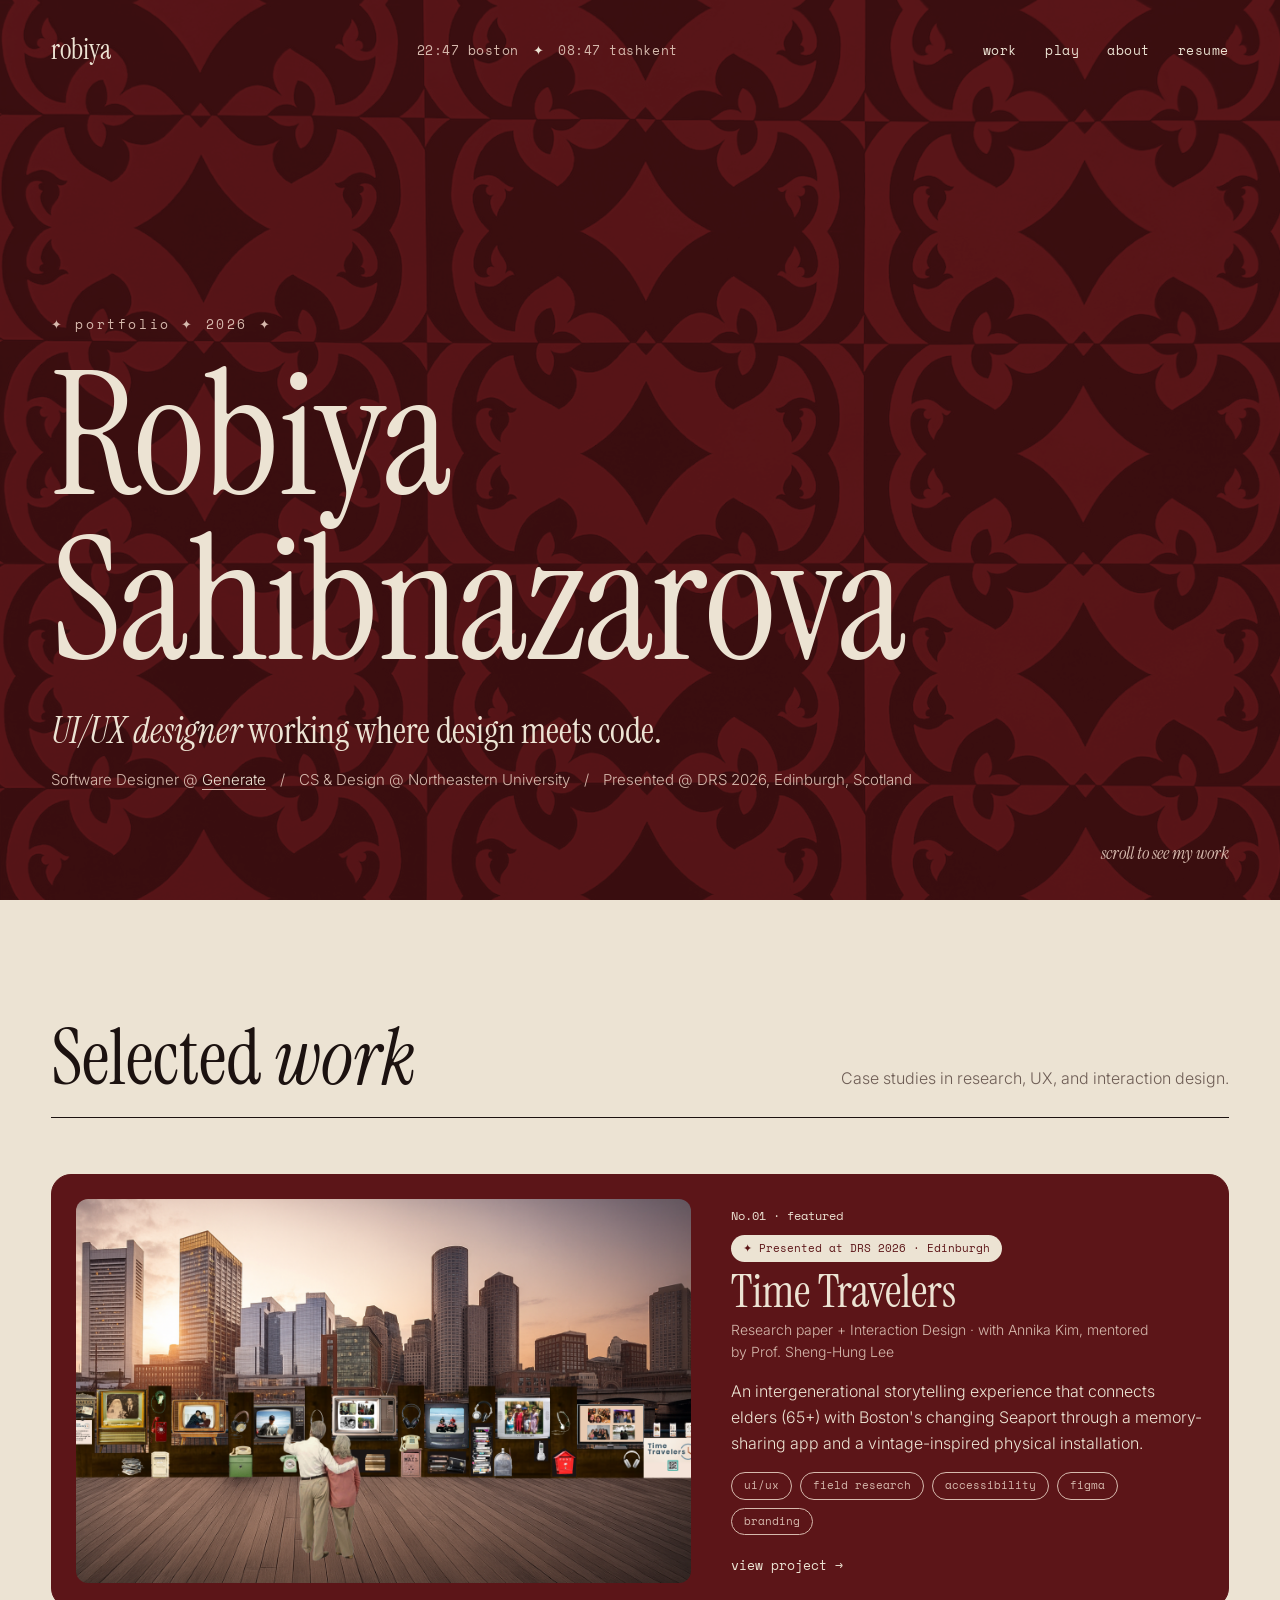
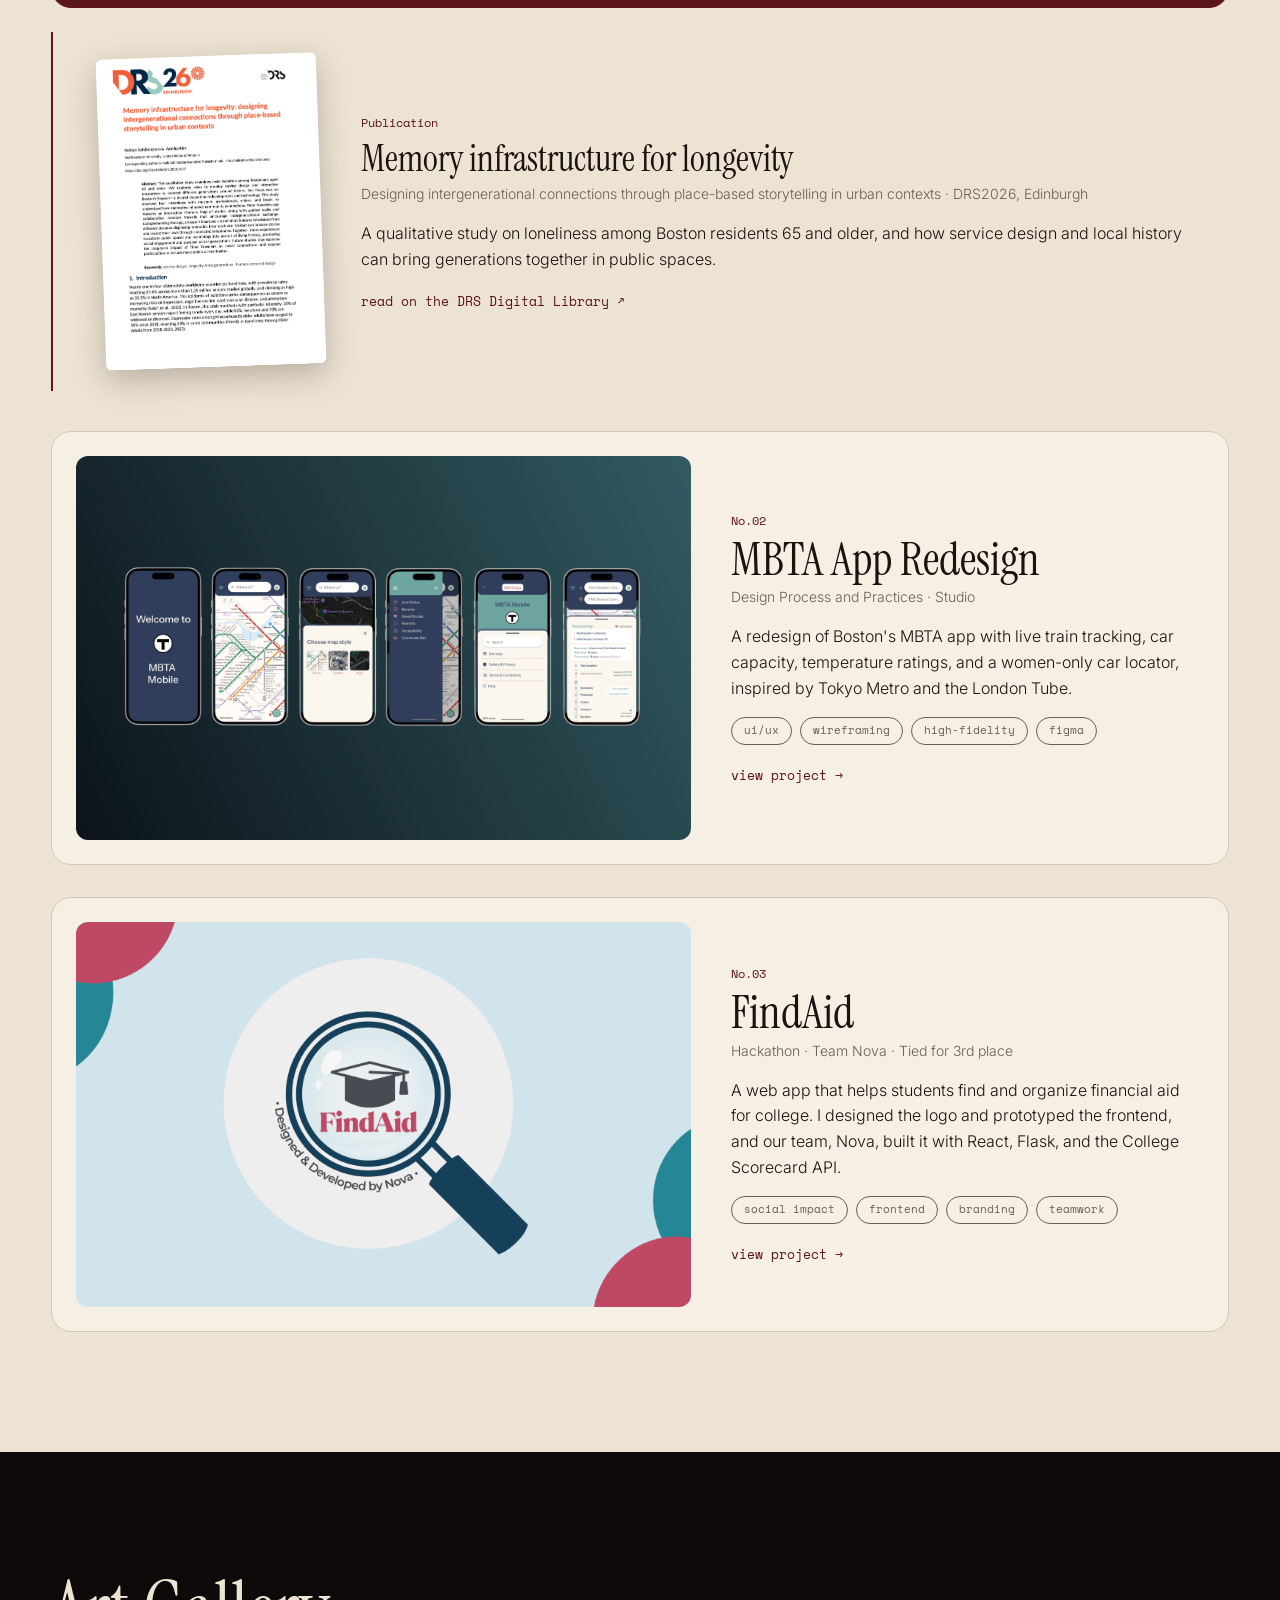
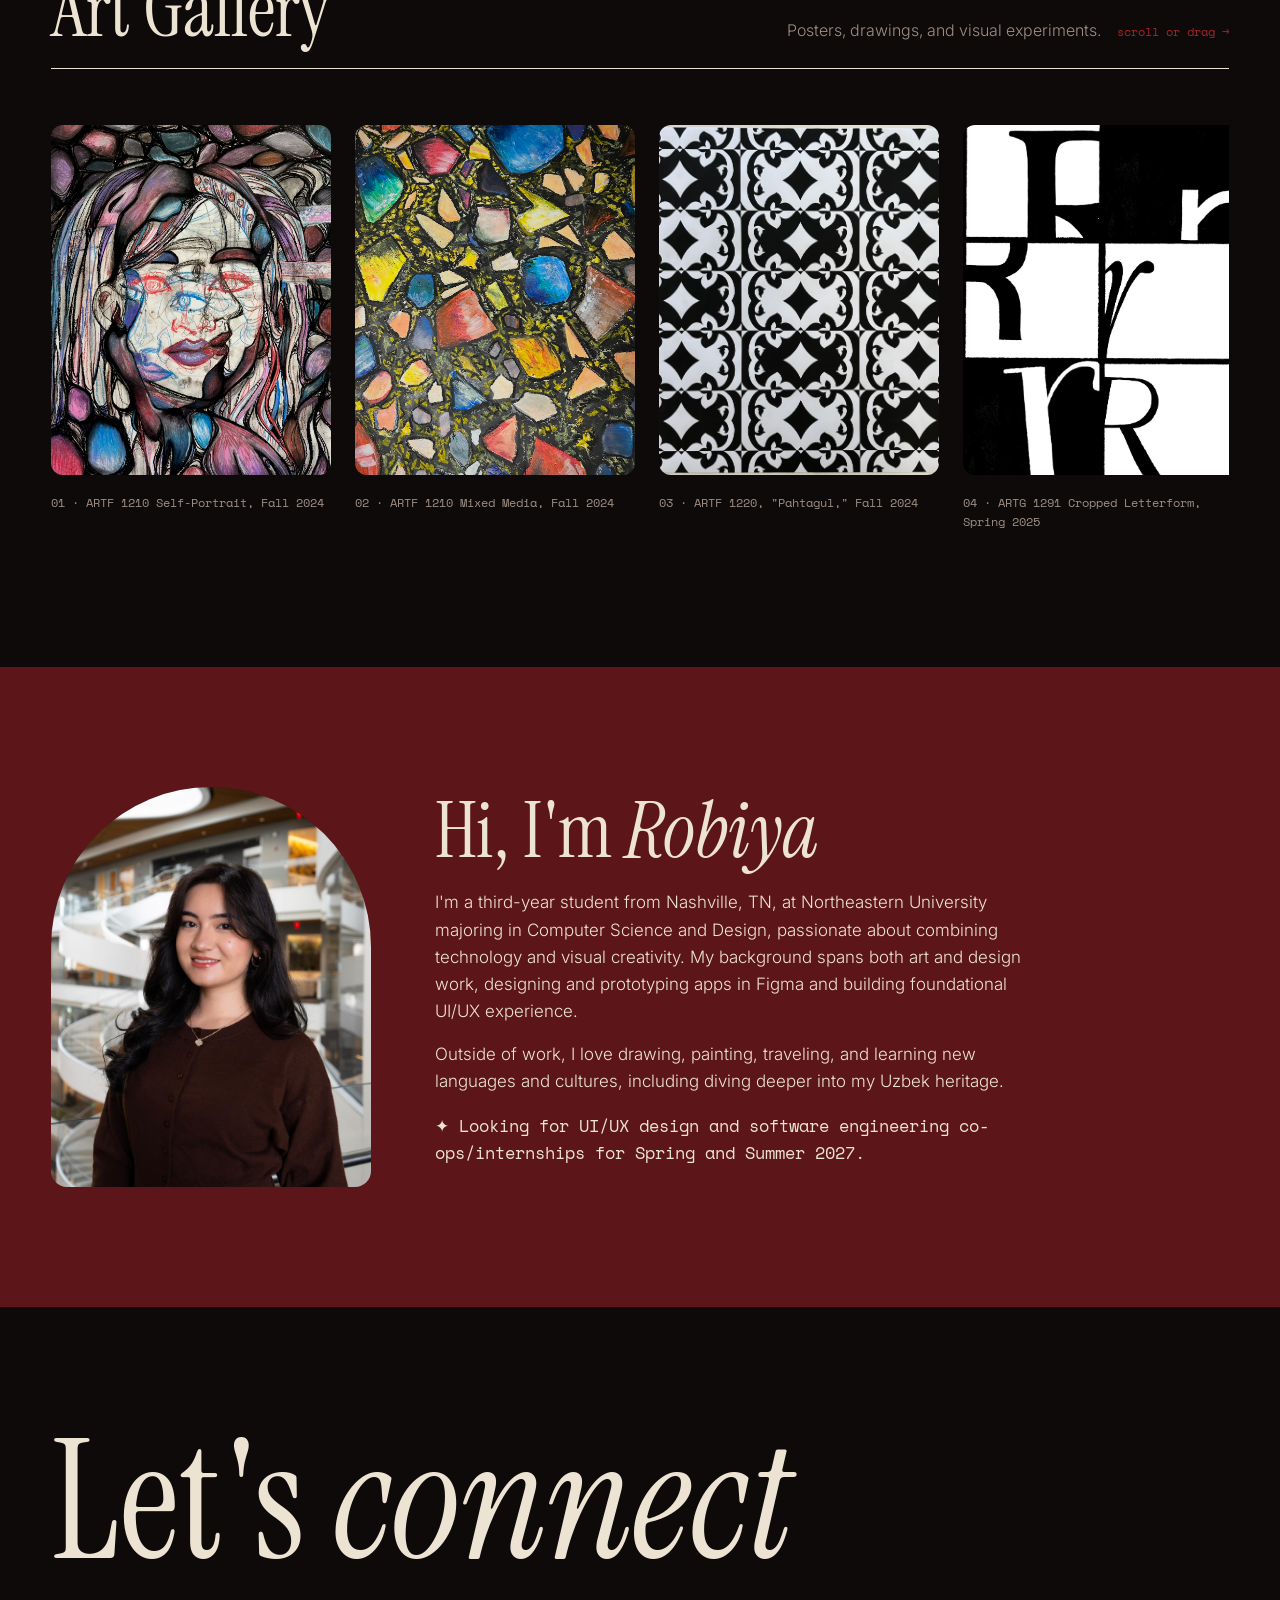
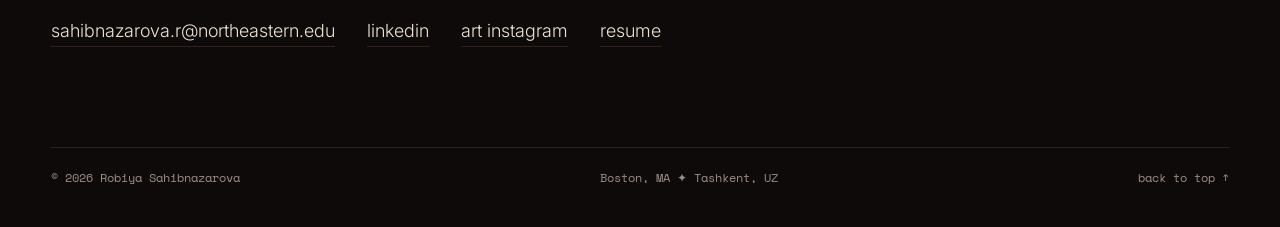
==== commit accadff5: "about section update" ====
--- a/index.html
+++ b/index.html
@@ -181,7 +181,7 @@
           Outside of work, I love drawing, painting, traveling, and learning new languages and cultures,
           including diving deeper into my Uzbek heritage.
         </p>
-        <p class="looking">✦ Looking for UI/UX design co-ops and internships for Spring and Summer 2027.</p>
+        <p class="looking">✦ Looking for UI/UX design and software engineering co-ops/internships for Spring and Summer 2027.</p>
       </div>
     </section>
 
